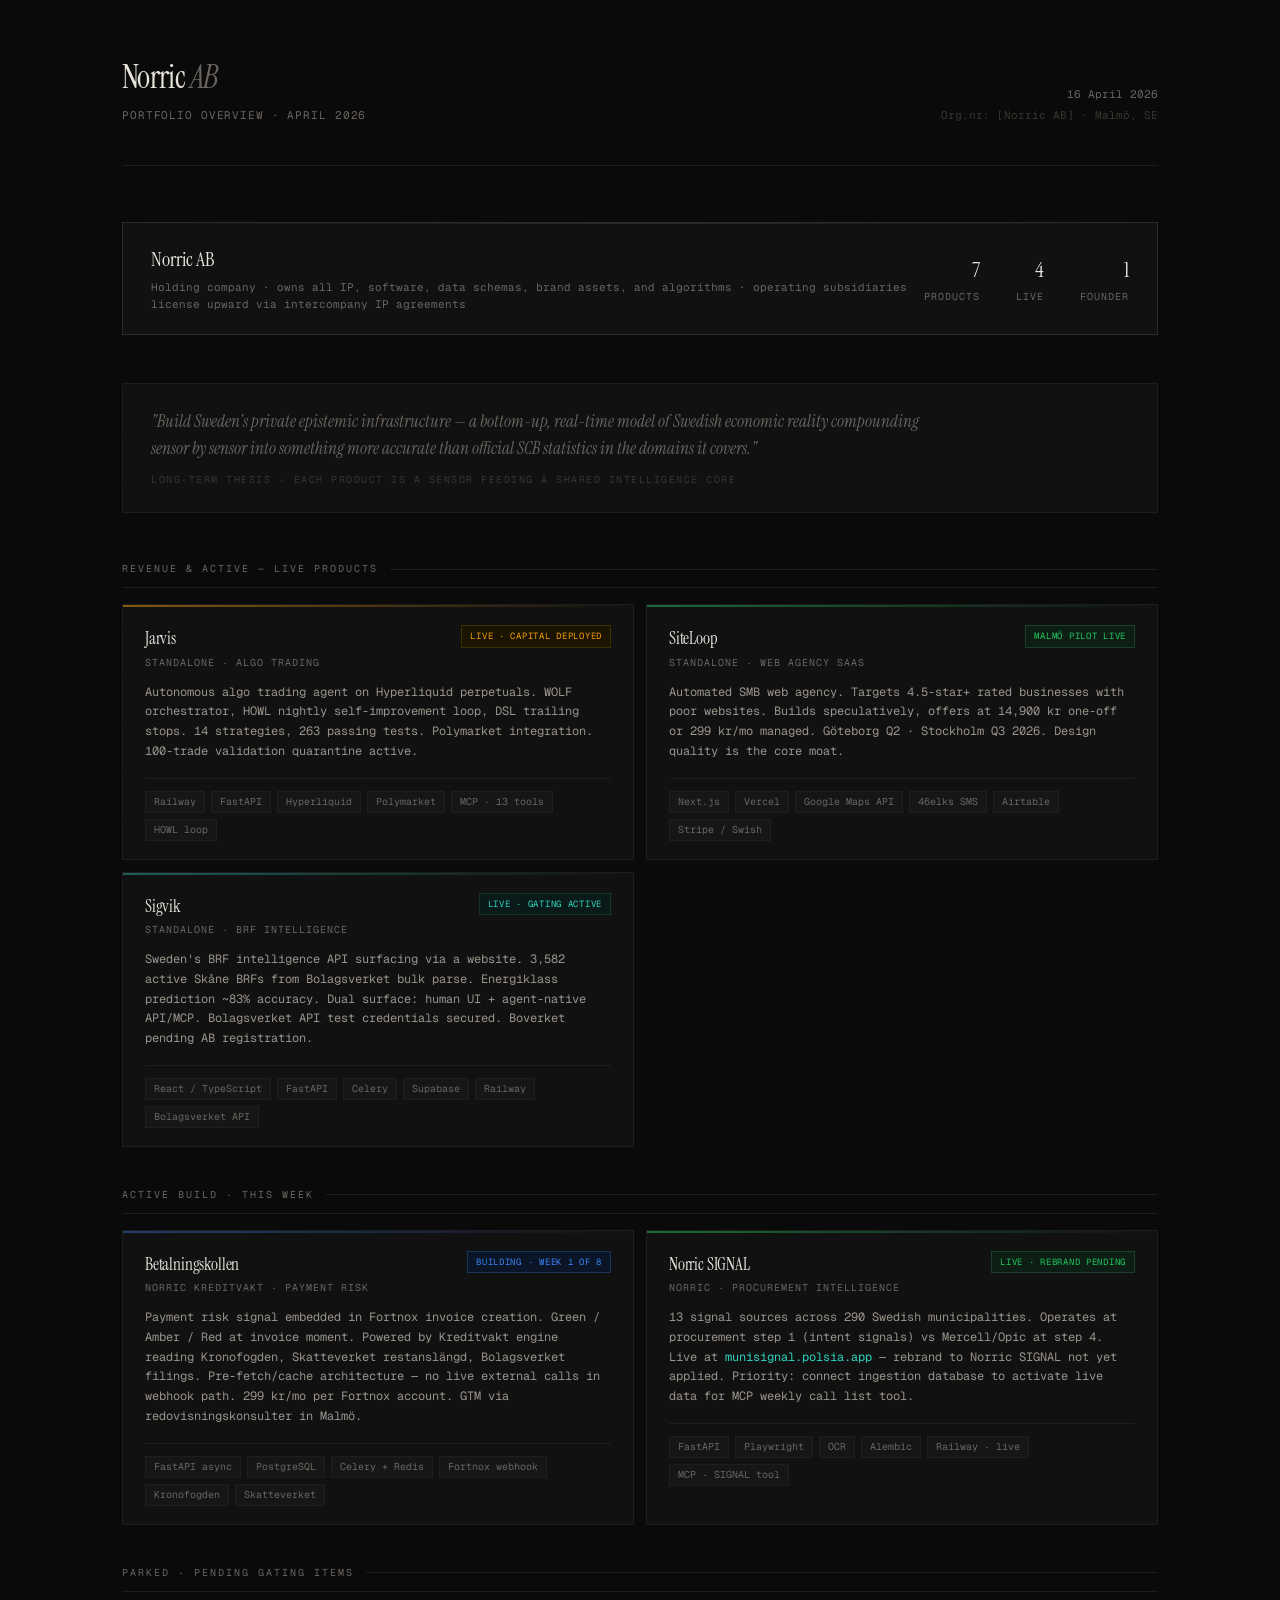
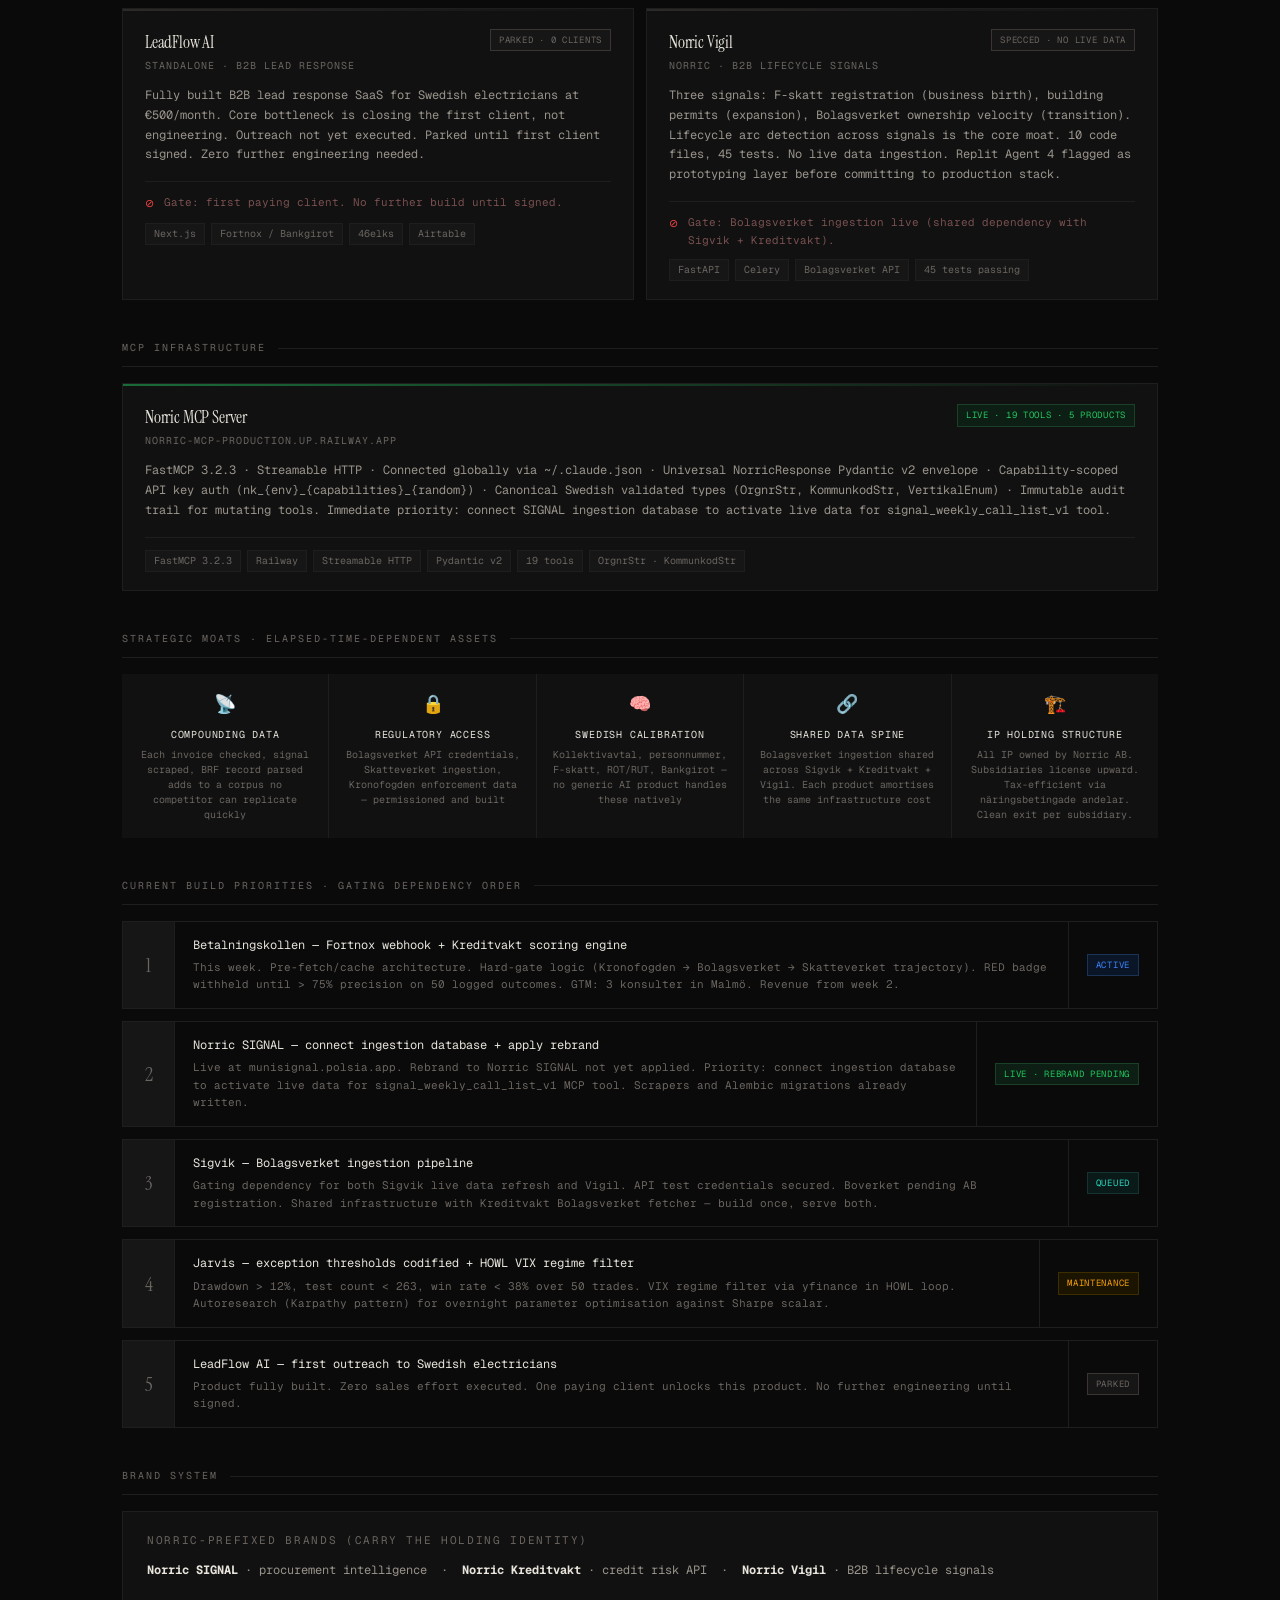
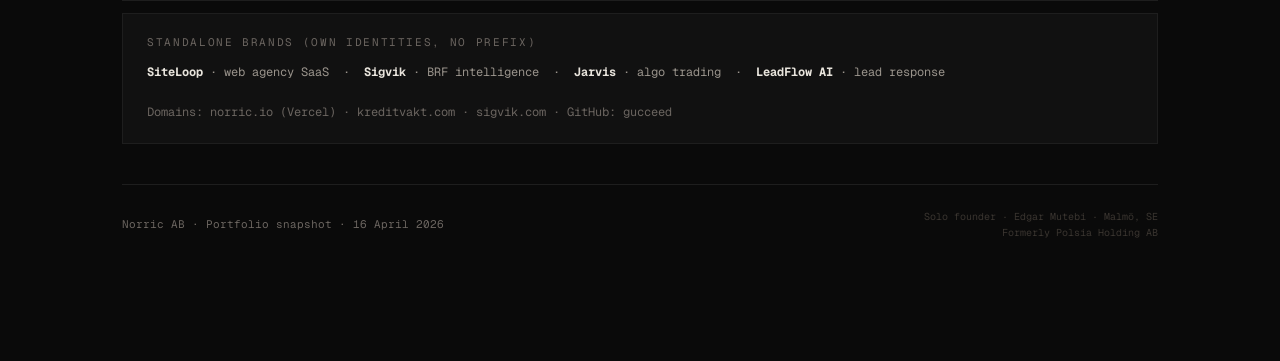
==== index.html @ ed26d104 "Norric AB portfolio — April 2026" ====
<!DOCTYPE html>
<html lang="en">
<head>
<meta charset="UTF-8">
<meta name="viewport" content="width=device-width, initial-scale=1.0">
<title>Norric AB — Portfolio</title>
<link href="https://fonts.googleapis.com/css2?family=Instrument+Serif:ital@0;1&family=Geist+Mono:wght@300;400;500&display=swap" rel="stylesheet">
<style>
  :root {
    --bg: #0a0a0a;
    --surface: #111111;
    --surface2: #161616;
    --border: #1e1e1e;
    --border2: #2a2a2a;
    --text: #e8e4dc;
    --muted: #6b6560;
    --dim: #3a3530;

    --green: #22c55e;
    --green-bg: #0d1f14;
    --green-border: #1a4028;

    --amber: #f59e0b;
    --amber-bg: #1a1400;
    --amber-border: #3d2e00;

    --blue: #3b82f6;
    --blue-bg: #0a1628;
    --blue-border: #1a3456;

    --red: #ef4444;
    --red-bg: #1a0a0a;
    --red-border: #3d1212;

    --purple: #a78bfa;
    --purple-bg: #120e1f;
    --purple-border: #2a1f4a;

    --teal: #2dd4bf;
    --teal-bg: #0a1a18;
    --teal-border: #153330;
  }

  * { margin: 0; padding: 0; box-sizing: border-box; }

  html { scroll-behavior: smooth; }

  body {
    background: var(--bg);
    color: var(--text);
    font-family: 'Geist Mono', monospace;
    font-size: 13px;
    line-height: 1.6;
    min-height: 100vh;
    -webkit-font-smoothing: antialiased;
  }

  /* Subtle grid background */
  body::before {
    content: '';
    position: fixed;
    inset: 0;
    background-image:
      linear-gradient(rgba(255,255,255,0.015) 1px, transparent 1px),
      linear-gradient(90deg, rgba(255,255,255,0.015) 1px, transparent 1px);
    background-size: 48px 48px;
    pointer-events: none;
    z-index: 0;
  }

  .wrap {
    max-width: 1100px;
    margin: 0 auto;
    padding: 0 32px 120px;
    position: relative;
    z-index: 1;
  }

  /* ── HEADER ─────────────────────────────────────────────────────────── */
  header {
    padding: 52px 0 40px;
    border-bottom: 1px solid var(--border);
    margin-bottom: 56px;
    display: flex;
    justify-content: space-between;
    align-items: flex-end;
  }

  .logo-block {}

  .logo {
    font-family: 'Instrument Serif', serif;
    font-size: 32px;
    letter-spacing: -0.02em;
    color: var(--text);
    margin-bottom: 4px;
  }

  .logo span {
    font-style: italic;
    color: var(--muted);
  }

  .tagline {
    font-size: 11px;
    color: var(--muted);
    letter-spacing: 0.08em;
    text-transform: uppercase;
  }

  .header-meta {
    text-align: right;
  }

  .header-meta .date {
    font-size: 11px;
    color: var(--muted);
    margin-bottom: 4px;
  }

  .header-meta .entity {
    font-size: 11px;
    color: var(--dim);
    font-family: 'Geist Mono', monospace;
  }

  /* ── HOLDING BOX ────────────────────────────────────────────────────── */
  .holding {
    background: var(--surface);
    border: 1px solid var(--border2);
    padding: 20px 28px;
    margin-bottom: 48px;
    display: flex;
    justify-content: space-between;
    align-items: center;
    position: relative;
    overflow: hidden;
  }

  .holding::before {
    content: '';
    position: absolute;
    top: 0; left: 0; right: 0;
    height: 1px;
    background: linear-gradient(90deg, transparent, var(--muted), transparent);
    opacity: 0.3;
  }

  .holding-name {
    font-family: 'Instrument Serif', serif;
    font-size: 20px;
    margin-bottom: 4px;
  }

  .holding-desc {
    font-size: 11px;
    color: var(--muted);
  }

  .holding-stats {
    display: flex;
    gap: 36px;
  }

  .stat { text-align: right; }

  .stat-val {
    font-family: 'Instrument Serif', serif;
    font-size: 22px;
    color: var(--text);
    margin-bottom: 2px;
  }

  .stat-label {
    font-size: 10px;
    color: var(--muted);
    text-transform: uppercase;
    letter-spacing: 0.1em;
  }

  /* ── SECTION LABELS ─────────────────────────────────────────────────── */
  .section-label {
    font-size: 10px;
    letter-spacing: 0.2em;
    text-transform: uppercase;
    color: var(--muted);
    margin-bottom: 16px;
    padding-bottom: 10px;
    border-bottom: 1px solid var(--border);
    display: flex;
    align-items: center;
    gap: 12px;
  }

  .section-label::after {
    content: '';
    flex: 1;
    height: 1px;
    background: var(--border);
  }

  /* ── PRODUCT GRID ───────────────────────────────────────────────────── */
  .grid {
    display: grid;
    gap: 12px;
    margin-bottom: 40px;
  }

  .grid-3 { grid-template-columns: repeat(3, 1fr); }
  .grid-2 { grid-template-columns: repeat(2, 1fr); }
  .grid-1 { grid-template-columns: 1fr; }

  @media (max-width: 800px) {
    .grid-3, .grid-2 { grid-template-columns: 1fr; }
  }

  /* ── PRODUCT CARD ───────────────────────────────────────────────────── */
  .card {
    background: var(--surface);
    border: 1px solid var(--border);
    padding: 20px 22px 18px;
    position: relative;
    transition: border-color 0.15s ease;
    animation: fadeUp 0.4s ease both;
  }

  .card:hover { border-color: var(--border2); }

  @keyframes fadeUp {
    from { opacity: 0; transform: translateY(8px); }
    to { opacity: 1; transform: translateY(0); }
  }

  .card:nth-child(1) { animation-delay: 0.05s; }
  .card:nth-child(2) { animation-delay: 0.10s; }
  .card:nth-child(3) { animation-delay: 0.15s; }
  .card:nth-child(4) { animation-delay: 0.20s; }
  .card:nth-child(5) { animation-delay: 0.25s; }
  .card:nth-child(6) { animation-delay: 0.30s; }

  .card-top {
    display: flex;
    justify-content: space-between;
    align-items: flex-start;
    margin-bottom: 12px;
  }

  .card-name {
    font-family: 'Instrument Serif', serif;
    font-size: 17px;
    letter-spacing: -0.01em;
    margin-bottom: 2px;
  }

  .card-brand {
    font-size: 10px;
    color: var(--muted);
    text-transform: uppercase;
    letter-spacing: 0.1em;
  }

  .status-pill {
    font-size: 9px;
    font-family: 'Geist Mono', monospace;
    letter-spacing: 0.08em;
    text-transform: uppercase;
    padding: 3px 8px;
    border: 1px solid;
    white-space: nowrap;
    flex-shrink: 0;
  }

  .pill-green  { color: var(--green);  border-color: var(--green-border);  background: var(--green-bg); }
  .pill-amber  { color: var(--amber);  border-color: var(--amber-border);  background: var(--amber-bg); }
  .pill-blue   { color: var(--blue);   border-color: var(--blue-border);   background: var(--blue-bg); }
  .pill-red    { color: var(--red);    border-color: var(--red-border);    background: var(--red-bg); }
  .pill-purple { color: var(--purple); border-color: var(--purple-border); background: var(--purple-bg); }
  .pill-teal   { color: var(--teal);   border-color: var(--teal-border);   background: var(--teal-bg); }
  .pill-muted  { color: var(--muted);  border-color: var(--dim);           background: var(--surface2); }

  .card-desc {
    font-size: 12px;
    color: #9a948c;
    line-height: 1.65;
    margin-bottom: 16px;
  }

  .card-rule {
    height: 1px;
    background: var(--border);
    margin-bottom: 12px;
  }

  .card-meta {
    display: flex;
    flex-wrap: wrap;
    gap: 6px;
  }

  .tag {
    font-size: 10px;
    color: var(--muted);
    background: var(--surface2);
    border: 1px solid var(--border);
    padding: 2px 8px;
  }

  .card-accent {
    position: absolute;
    top: 0; left: 0; right: 0;
    height: 2px;
  }

  .accent-green  { background: linear-gradient(90deg, var(--green), transparent); opacity: 0.5; }
  .accent-amber  { background: linear-gradient(90deg, var(--amber), transparent); opacity: 0.5; }
  .accent-blue   { background: linear-gradient(90deg, var(--blue), transparent); opacity: 0.4; }
  .accent-red    { background: linear-gradient(90deg, var(--red), transparent); opacity: 0.4; }
  .accent-purple { background: linear-gradient(90deg, var(--purple), transparent); opacity: 0.4; }
  .accent-teal   { background: linear-gradient(90deg, var(--teal), transparent); opacity: 0.4; }
  .accent-muted  { background: linear-gradient(90deg, var(--muted), transparent); opacity: 0.3; }

  /* ── GATING DEPENDENCY ─────────────────────────────────────────────── */
  .gate-row {
    display: flex;
    align-items: flex-start;
    gap: 10px;
    margin-bottom: 6px;
    font-size: 11px;
    color: var(--muted);
  }

  .gate-icon { flex-shrink: 0; color: var(--dim); margin-top: 1px; }

  .gate-row.blocking .gate-icon { color: var(--red); }
  .gate-row.blocking { color: #7a5050; }

  /* ── IP STRUCTURE ───────────────────────────────────────────────────── */
  .ip-box {
    background: var(--surface);
    border: 1px solid var(--border);
    padding: 20px 24px;
    margin-bottom: 12px;
  }

  .ip-title {
    font-size: 11px;
    color: var(--muted);
    text-transform: uppercase;
    letter-spacing: 0.15em;
    margin-bottom: 10px;
  }

  .ip-desc {
    font-size: 12px;
    color: #9a948c;
    line-height: 1.7;
  }

  /* ── MOAT SECTION ───────────────────────────────────────────────────── */
  .moat-grid {
    display: grid;
    grid-template-columns: repeat(5, 1fr);
    gap: 1px;
    background: var(--border);
    margin-bottom: 40px;
  }

  .moat-cell {
    background: var(--surface);
    padding: 16px 14px;
    text-align: center;
  }

  .moat-icon {
    font-size: 18px;
    margin-bottom: 8px;
  }

  .moat-name {
    font-size: 10px;
    color: var(--text);
    text-transform: uppercase;
    letter-spacing: 0.08em;
    margin-bottom: 4px;
  }

  .moat-desc {
    font-size: 10px;
    color: var(--muted);
    line-height: 1.5;
  }

  /* ── FOOTER ─────────────────────────────────────────────────────────── */
  footer {
    border-top: 1px solid var(--border);
    padding-top: 24px;
    display: flex;
    justify-content: space-between;
    align-items: center;
  }

  footer .left {
    font-size: 11px;
    color: var(--muted);
  }

  footer .right {
    font-size: 10px;
    color: var(--dim);
    text-align: right;
  }

  /* ── VISION STRIP ───────────────────────────────────────────────────── */
  .vision {
    border: 1px solid var(--border);
    padding: 24px 28px;
    margin-bottom: 48px;
    position: relative;
    background: var(--surface);
  }

  .vision-quote {
    font-family: 'Instrument Serif', serif;
    font-size: 17px;
    font-style: italic;
    color: var(--muted);
    line-height: 1.6;
    max-width: 800px;
  }

  .vision-attr {
    margin-top: 10px;
    font-size: 10px;
    color: var(--dim);
    text-transform: uppercase;
    letter-spacing: 0.15em;
  }

  /* ── PRIORITY STACK ─────────────────────────────────────────────────── */
  .priority-row {
    display: flex;
    gap: 0;
    border: 1px solid var(--border);
    margin-bottom: 12px;
    overflow: hidden;
  }

  .priority-num {
    background: var(--surface2);
    border-right: 1px solid var(--border);
    padding: 14px 18px;
    font-family: 'Instrument Serif', serif;
    font-size: 20px;
    color: var(--muted);
    min-width: 52px;
    display: flex;
    align-items: center;
    justify-content: center;
    flex-shrink: 0;
  }

  .priority-body {
    padding: 14px 18px;
    flex: 1;
  }

  .priority-title {
    font-size: 12px;
    color: var(--text);
    margin-bottom: 4px;
    font-family: 'Geist Mono', monospace;
  }

  .priority-detail {
    font-size: 11px;
    color: var(--muted);
    line-height: 1.6;
  }

  .priority-badge {
    padding: 14px 18px;
    display: flex;
    align-items: center;
    flex-shrink: 0;
    border-left: 1px solid var(--border);
  }
</style>
</head>
<body>
<div class="wrap">

  <!-- HEADER -->
  <header>
    <div class="logo-block">
      <div class="logo">Norric <span>AB</span></div>
      <div class="tagline">Portfolio overview · April 2026</div>
    </div>
    <div class="header-meta">
      <div class="date">16 April 2026</div>
      <div class="entity">Org.nr: [Norric AB] · Malmö, SE</div>
    </div>
  </header>

  <!-- HOLDING -->
  <div class="holding">
    <div>
      <div class="holding-name">Norric AB</div>
      <div class="holding-desc">Holding company · owns all IP, software, data schemas, brand assets, and algorithms · operating subsidiaries license upward via intercompany IP agreements</div>
    </div>
    <div class="holding-stats">
      <div class="stat">
        <div class="stat-val">7</div>
        <div class="stat-label">Products</div>
      </div>
      <div class="stat">
        <div class="stat-val">4</div>
        <div class="stat-label">Live</div>
      </div>
      <div class="stat">
        <div class="stat-val">1</div>
        <div class="stat-label">Founder</div>
      </div>
    </div>
  </div>

  <!-- VISION -->
  <div class="vision">
    <div class="vision-quote">"Build Sweden's private epistemic infrastructure — a bottom-up, real-time model of Swedish economic reality compounding sensor by sensor into something more accurate than official SCB statistics in the domains it covers."</div>
    <div class="vision-attr">Long-term thesis · each product is a sensor feeding a shared intelligence core</div>
  </div>

  <!-- TIER 1: ACTIVE / REVENUE -->
  <div class="section-label">Revenue &amp; active — live products</div>
  <div class="grid grid-2">

    <!-- Jarvis -->
    <div class="card">
      <div class="card-accent accent-amber"></div>
      <div class="card-top">
        <div>
          <div class="card-name">Jarvis</div>
          <div class="card-brand">Standalone · algo trading</div>
        </div>
        <span class="status-pill pill-amber">Live · capital deployed</span>
      </div>
      <div class="card-desc">Autonomous algo trading agent on Hyperliquid perpetuals. WOLF orchestrator, HOWL nightly self-improvement loop, DSL trailing stops. 14 strategies, 263 passing tests. Polymarket integration. 100-trade validation quarantine active.</div>
      <div class="card-rule"></div>
      <div class="card-meta">
        <span class="tag">Railway</span>
        <span class="tag">FastAPI</span>
        <span class="tag">Hyperliquid</span>
        <span class="tag">Polymarket</span>
        <span class="tag">MCP · 13 tools</span>
        <span class="tag">HOWL loop</span>
      </div>
    </div>

    <!-- SiteLoop -->
    <div class="card">
      <div class="card-accent accent-green"></div>
      <div class="card-top">
        <div>
          <div class="card-name">SiteLoop</div>
          <div class="card-brand">Standalone · web agency SaaS</div>
        </div>
        <span class="status-pill pill-green">Malmö pilot live</span>
      </div>
      <div class="card-desc">Automated SMB web agency. Targets 4.5-star+ rated businesses with poor websites. Builds speculatively, offers at 14,900 kr one-off or 299 kr/mo managed. Göteborg Q2 · Stockholm Q3 2026. Design quality is the core moat.</div>
      <div class="card-rule"></div>
      <div class="card-meta">
        <span class="tag">Next.js</span>
        <span class="tag">Vercel</span>
        <span class="tag">Google Maps API</span>
        <span class="tag">46elks SMS</span>
        <span class="tag">Airtable</span>
        <span class="tag">Stripe / Swish</span>
      </div>
    </div>

    <!-- Sigvik -->
    <div class="card">
      <div class="card-accent accent-teal"></div>
      <div class="card-top">
        <div>
          <div class="card-name">Sigvik</div>
          <div class="card-brand">Standalone · BRF intelligence</div>
        </div>
        <span class="status-pill pill-teal">Live · gating active</span>
      </div>
      <div class="card-desc">Sweden's BRF intelligence API surfacing via a website. 3,582 active Skåne BRFs from Bolagsverket bulk parse. Energiklass prediction ~83% accuracy. Dual surface: human UI + agent-native API/MCP. Bolagsverket API test credentials secured. Boverket pending AB registration.</div>
      <div class="card-rule"></div>
      <div class="card-meta">
        <span class="tag">React / TypeScript</span>
        <span class="tag">FastAPI</span>
        <span class="tag">Celery</span>
        <span class="tag">Supabase</span>
        <span class="tag">Railway</span>
        <span class="tag">Bolagsverket API</span>
      </div>
    </div>

  </div><!-- end tier 1 grid -->

  <!-- TIER 2: ACTIVE BUILD -->
  <div class="section-label" style="margin-top:8px;">Active build · this week</div>
  <div class="grid grid-2">

    <!-- Betalningskollen / Kreditvakt -->
    <div class="card">
      <div class="card-accent accent-blue"></div>
      <div class="card-top">
        <div>
          <div class="card-name">Betalningskollen</div>
          <div class="card-brand">Norric Kreditvakt · payment risk</div>
        </div>
        <span class="status-pill pill-blue">Building · week 1 of 8</span>
      </div>
      <div class="card-desc">Payment risk signal embedded in Fortnox invoice creation. Green / Amber / Red at invoice moment. Powered by Kreditvakt engine reading Kronofogden, Skatteverket restanslängd, Bolagsverket filings. Pre-fetch/cache architecture — no live external calls in webhook path. 299 kr/mo per Fortnox account. GTM via redovisningskonsulter in Malmö.</div>
      <div class="card-rule"></div>
      <div class="card-meta">
        <span class="tag">FastAPI async</span>
        <span class="tag">PostgreSQL</span>
        <span class="tag">Celery + Redis</span>
        <span class="tag">Fortnox webhook</span>
        <span class="tag">Kronofogden</span>
        <span class="tag">Skatteverket</span>
      </div>
    </div>

    <!-- Norric SIGNAL -->
    <div class="card">
      <div class="card-accent accent-green"></div>
      <div class="card-top">
        <div>
          <div class="card-name">Norric SIGNAL</div>
          <div class="card-brand">Norric · procurement intelligence</div>
        </div>
        <span class="status-pill pill-green">Live · rebrand pending</span>
      </div>
      <div class="card-desc">13 signal sources across 290 Swedish municipalities. Operates at procurement step 1 (intent signals) vs Mercell/Opic at step 4. Live at <a href="https://munisignal.polsia.app/" target="_blank" style="color:var(--teal);text-decoration:none;">munisignal.polsia.app</a> — rebrand to Norric SIGNAL not yet applied. Priority: connect ingestion database to activate live data for MCP weekly call list tool.</div>
      <div class="card-rule"></div>
      <div class="card-meta">
        <span class="tag">FastAPI</span>
        <span class="tag">Playwright</span>
        <span class="tag">OCR</span>
        <span class="tag">Alembic</span>
        <span class="tag">Railway · live</span>
        <span class="tag">MCP · SIGNAL tool</span>
      </div>
    </div>

  </div>

  <!-- TIER 3: PARKED -->
  <div class="section-label" style="margin-top:8px;">Parked · pending gating items</div>
  <div class="grid grid-2">

    <!-- LeadFlow -->
    <div class="card">
      <div class="card-accent accent-muted"></div>
      <div class="card-top">
        <div>
          <div class="card-name">LeadFlow AI</div>
          <div class="card-brand">Standalone · B2B lead response</div>
        </div>
        <span class="status-pill pill-muted">Parked · 0 clients</span>
      </div>
      <div class="card-desc">Fully built B2B lead response SaaS for Swedish electricians at €500/month. Core bottleneck is closing the first client, not engineering. Outreach not yet executed. Parked until first client signed. Zero further engineering needed.</div>
      <div class="card-rule"></div>
      <div class="gate-row blocking">
        <span class="gate-icon">⊘</span>
        <span>Gate: first paying client. No further build until signed.</span>
      </div>
      <div class="card-meta" style="margin-top:10px;">
        <span class="tag">Next.js</span>
        <span class="tag">Fortnox / Bankgirot</span>
        <span class="tag">46elks</span>
        <span class="tag">Airtable</span>
      </div>
    </div>

    <!-- Vigil -->
    <div class="card">
      <div class="card-accent accent-muted"></div>
      <div class="card-top">
        <div>
          <div class="card-name">Norric Vigil</div>
          <div class="card-brand">Norric · B2B lifecycle signals</div>
        </div>
        <span class="status-pill pill-muted">Specced · no live data</span>
      </div>
      <div class="card-desc">Three signals: F-skatt registration (business birth), building permits (expansion), Bolagsverket ownership velocity (transition). Lifecycle arc detection across signals is the core moat. 10 code files, 45 tests. No live data ingestion. Replit Agent 4 flagged as prototyping layer before committing to production stack.</div>
      <div class="card-rule"></div>
      <div class="gate-row blocking">
        <span class="gate-icon">⊘</span>
        <span>Gate: Bolagsverket ingestion live (shared dependency with Sigvik + Kreditvakt).</span>
      </div>
      <div class="card-meta" style="margin-top:10px;">
        <span class="tag">FastAPI</span>
        <span class="tag">Celery</span>
        <span class="tag">Bolagsverket API</span>
        <span class="tag">45 tests passing</span>
      </div>
    </div>

  </div>

  <!-- MCP INFRASTRUCTURE -->
  <div class="section-label" style="margin-top:8px;">MCP infrastructure</div>
  <div class="grid grid-1" style="margin-bottom:40px;">
    <div class="card">
      <div class="card-accent accent-green"></div>
      <div class="card-top">
        <div>
          <div class="card-name">Norric MCP Server</div>
          <div class="card-brand">norric-mcp-production.up.railway.app</div>
        </div>
        <span class="status-pill pill-green">Live · 19 tools · 5 products</span>
      </div>
      <div class="card-desc">FastMCP 3.2.3 · Streamable HTTP · Connected globally via ~/.claude.json · Universal NorricResponse Pydantic v2 envelope · Capability-scoped API key auth (nk_{env}_{capabilities}_{random}) · Canonical Swedish validated types (OrgnrStr, KommunkodStr, VertikalEnum) · Immutable audit trail for mutating tools. Immediate priority: connect SIGNAL ingestion database to activate live data for signal_weekly_call_list_v1 tool.</div>
      <div class="card-rule"></div>
      <div class="card-meta">
        <span class="tag">FastMCP 3.2.3</span>
        <span class="tag">Railway</span>
        <span class="tag">Streamable HTTP</span>
        <span class="tag">Pydantic v2</span>
        <span class="tag">19 tools</span>
        <span class="tag">OrgnrStr · KommunkodStr</span>
      </div>
    </div>
  </div>

  <!-- STRATEGIC MOATS -->
  <div class="section-label">Strategic moats · elapsed-time-dependent assets</div>
  <div class="moat-grid" style="margin-bottom:40px;">
    <div class="moat-cell">
      <div class="moat-icon">📡</div>
      <div class="moat-name">Compounding data</div>
      <div class="moat-desc">Each invoice checked, signal scraped, BRF record parsed adds to a corpus no competitor can replicate quickly</div>
    </div>
    <div class="moat-cell">
      <div class="moat-icon">🔒</div>
      <div class="moat-name">Regulatory access</div>
      <div class="moat-desc">Bolagsverket API credentials, Skatteverket ingestion, Kronofogden enforcement data — permissioned and built</div>
    </div>
    <div class="moat-cell">
      <div class="moat-icon">🧠</div>
      <div class="moat-name">Swedish calibration</div>
      <div class="moat-desc">Kollektivavtal, personnummer, F-skatt, ROT/RUT, Bankgirot — no generic AI product handles these natively</div>
    </div>
    <div class="moat-cell">
      <div class="moat-icon">🔗</div>
      <div class="moat-name">Shared data spine</div>
      <div class="moat-desc">Bolagsverket ingestion shared across Sigvik + Kreditvakt + Vigil. Each product amortises the same infrastructure cost</div>
    </div>
    <div class="moat-cell">
      <div class="moat-icon">🏗️</div>
      <div class="moat-name">IP holding structure</div>
      <div class="moat-desc">All IP owned by Norric AB. Subsidiaries license upward. Tax-efficient via näringsbetingade andelar. Clean exit per subsidiary.</div>
    </div>
  </div>

  <!-- BUILD PRIORITIES -->
  <div class="section-label">Current build priorities · gating dependency order</div>

  <div class="priority-row">
    <div class="priority-num">1</div>
    <div class="priority-body">
      <div class="priority-title">Betalningskollen — Fortnox webhook + Kreditvakt scoring engine</div>
      <div class="priority-detail">This week. Pre-fetch/cache architecture. Hard-gate logic (Kronofogden → Bolagsverket → Skatteverket trajectory). RED badge withheld until > 75% precision on 50 logged outcomes. GTM: 3 konsulter in Malmö. Revenue from week 2.</div>
    </div>
    <div class="priority-badge">
      <span class="status-pill pill-blue">Active</span>
    </div>
  </div>

  <div class="priority-row">
    <div class="priority-num">2</div>
    <div class="priority-body">
      <div class="priority-title">Norric SIGNAL — connect ingestion database + apply rebrand</div>
      <div class="priority-detail">Live at munisignal.polsia.app. Rebrand to Norric SIGNAL not yet applied. Priority: connect ingestion database to activate live data for signal_weekly_call_list_v1 MCP tool. Scrapers and Alembic migrations already written.</div>
    </div>
    <div class="priority-badge">
      <span class="status-pill pill-green">Live · rebrand pending</span>
    </div>
  </div>

  <div class="priority-row">
    <div class="priority-num">3</div>
    <div class="priority-body">
      <div class="priority-title">Sigvik — Bolagsverket ingestion pipeline</div>
      <div class="priority-detail">Gating dependency for both Sigvik live data refresh and Vigil. API test credentials secured. Boverket pending AB registration. Shared infrastructure with Kreditvakt Bolagsverket fetcher — build once, serve both.</div>
    </div>
    <div class="priority-badge">
      <span class="status-pill pill-teal">Queued</span>
    </div>
  </div>

  <div class="priority-row">
    <div class="priority-num">4</div>
    <div class="priority-body">
      <div class="priority-title">Jarvis — exception thresholds codified + HOWL VIX regime filter</div>
      <div class="priority-detail">Drawdown > 12%, test count < 263, win rate < 38% over 50 trades. VIX regime filter via yfinance in HOWL loop. Autoresearch (Karpathy pattern) for overnight parameter optimisation against Sharpe scalar.</div>
    </div>
    <div class="priority-badge">
      <span class="status-pill pill-amber">Maintenance</span>
    </div>
  </div>

  <div class="priority-row">
    <div class="priority-num">5</div>
    <div class="priority-body">
      <div class="priority-title">LeadFlow AI — first outreach to Swedish electricians</div>
      <div class="priority-detail">Product fully built. Zero sales effort executed. One paying client unlocks this product. No further engineering until signed.</div>
    </div>
    <div class="priority-badge">
      <span class="status-pill pill-muted">Parked</span>
    </div>
  </div>

  <!-- BRAND SYSTEM -->
  <div class="section-label" style="margin-top: 40px;">Brand system</div>
  <div class="ip-box" style="margin-bottom:12px;">
    <div class="ip-title">Norric-prefixed brands (carry the holding identity)</div>
    <div class="ip-desc">
      <strong style="color:var(--text);">Norric SIGNAL</strong> · procurement intelligence &nbsp;·&nbsp;
      <strong style="color:var(--text);">Norric Kreditvakt</strong> · credit risk API &nbsp;·&nbsp;
      <strong style="color:var(--text);">Norric Vigil</strong> · B2B lifecycle signals
    </div>
  </div>
  <div class="ip-box" style="margin-bottom:40px;">
    <div class="ip-title">Standalone brands (own identities, no prefix)</div>
    <div class="ip-desc">
      <strong style="color:var(--text);">SiteLoop</strong> · web agency SaaS &nbsp;·&nbsp;
      <strong style="color:var(--text);">Sigvik</strong> · BRF intelligence &nbsp;·&nbsp;
      <strong style="color:var(--text);">Jarvis</strong> · algo trading &nbsp;·&nbsp;
      <strong style="color:var(--text);">LeadFlow AI</strong> · lead response
      <br><br>
      <span style="color:var(--muted);">Domains: norric.io (Vercel) · kreditvakt.com · sigvik.com · GitHub: gucceed</span>
    </div>
  </div>

  <!-- FOOTER -->
  <footer>
    <div class="left">Norric AB · Portfolio snapshot · 16 April 2026</div>
    <div class="right">
      Solo founder · Edgar Mutebi · Malmö, SE<br>
      <span style="color:var(--dim);">Formerly Polsia Holding AB</span>
    </div>
  </footer>

</div>
</body>
</html>
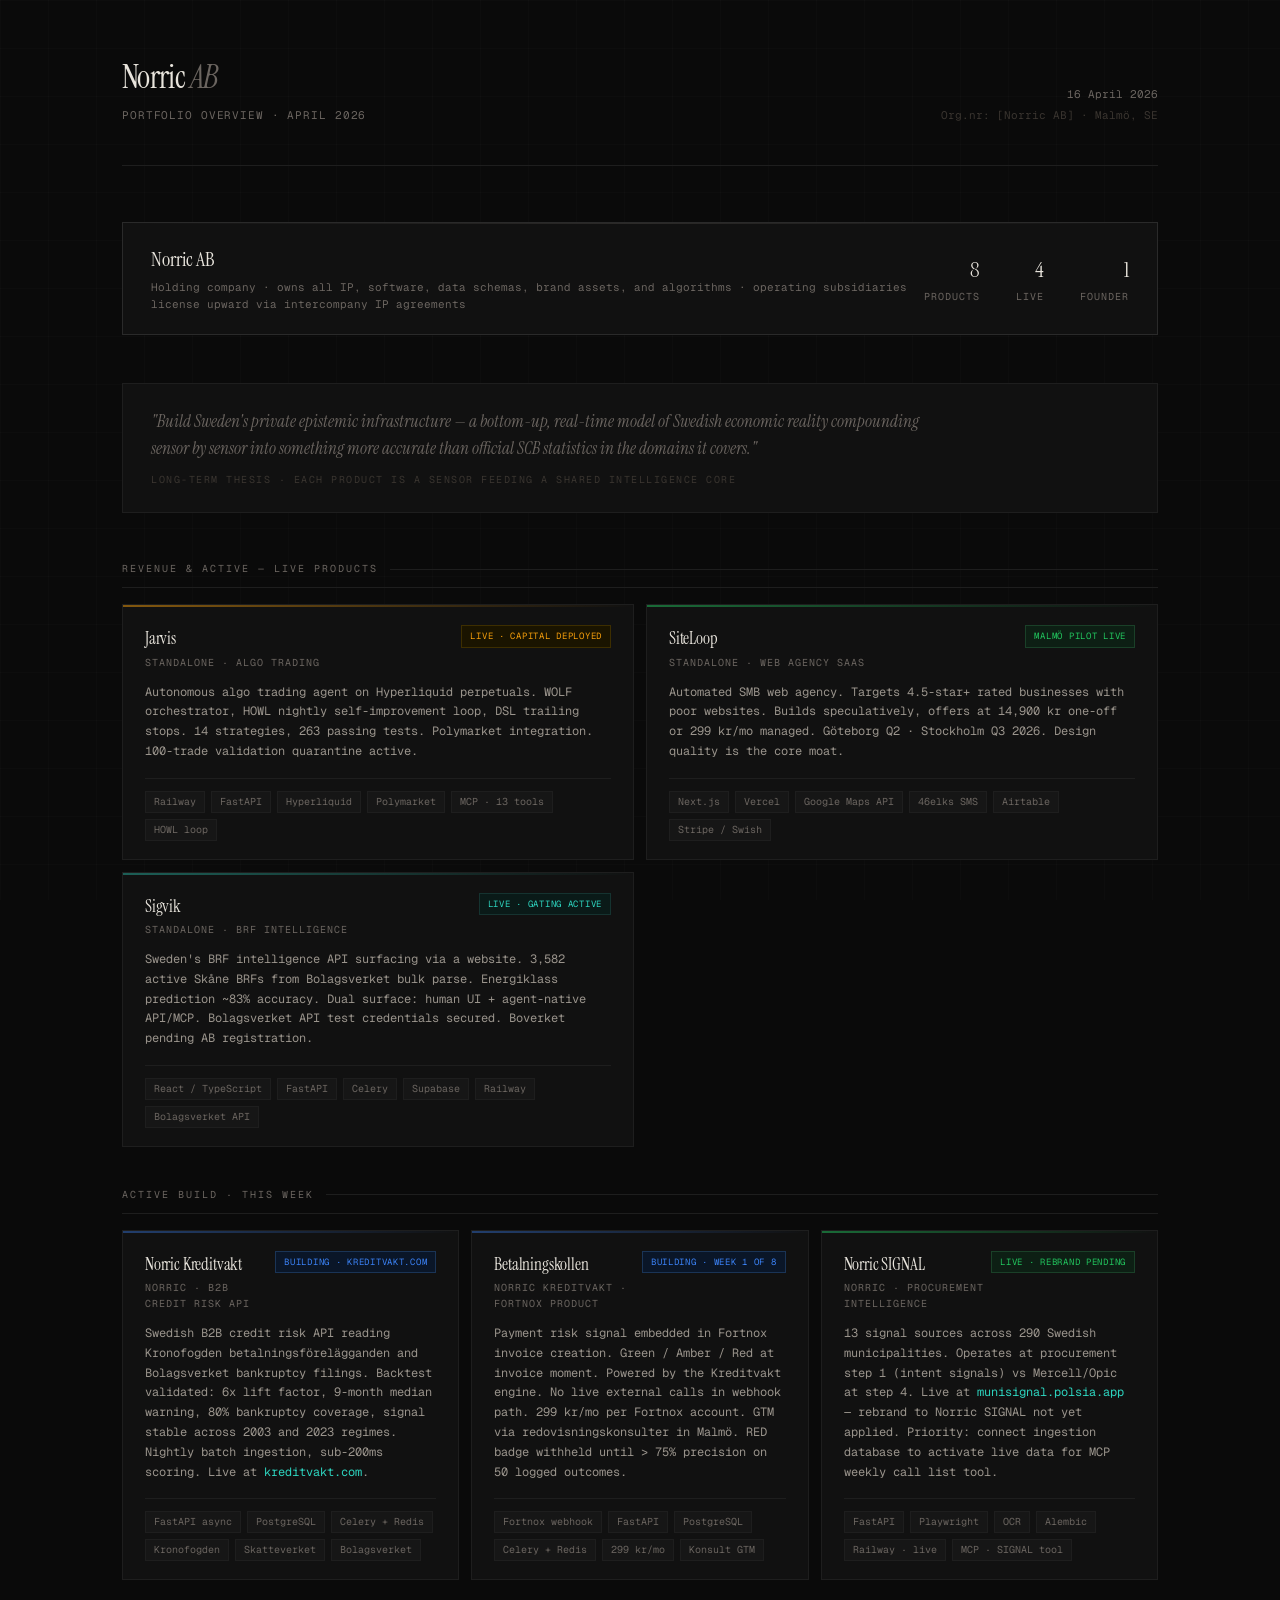
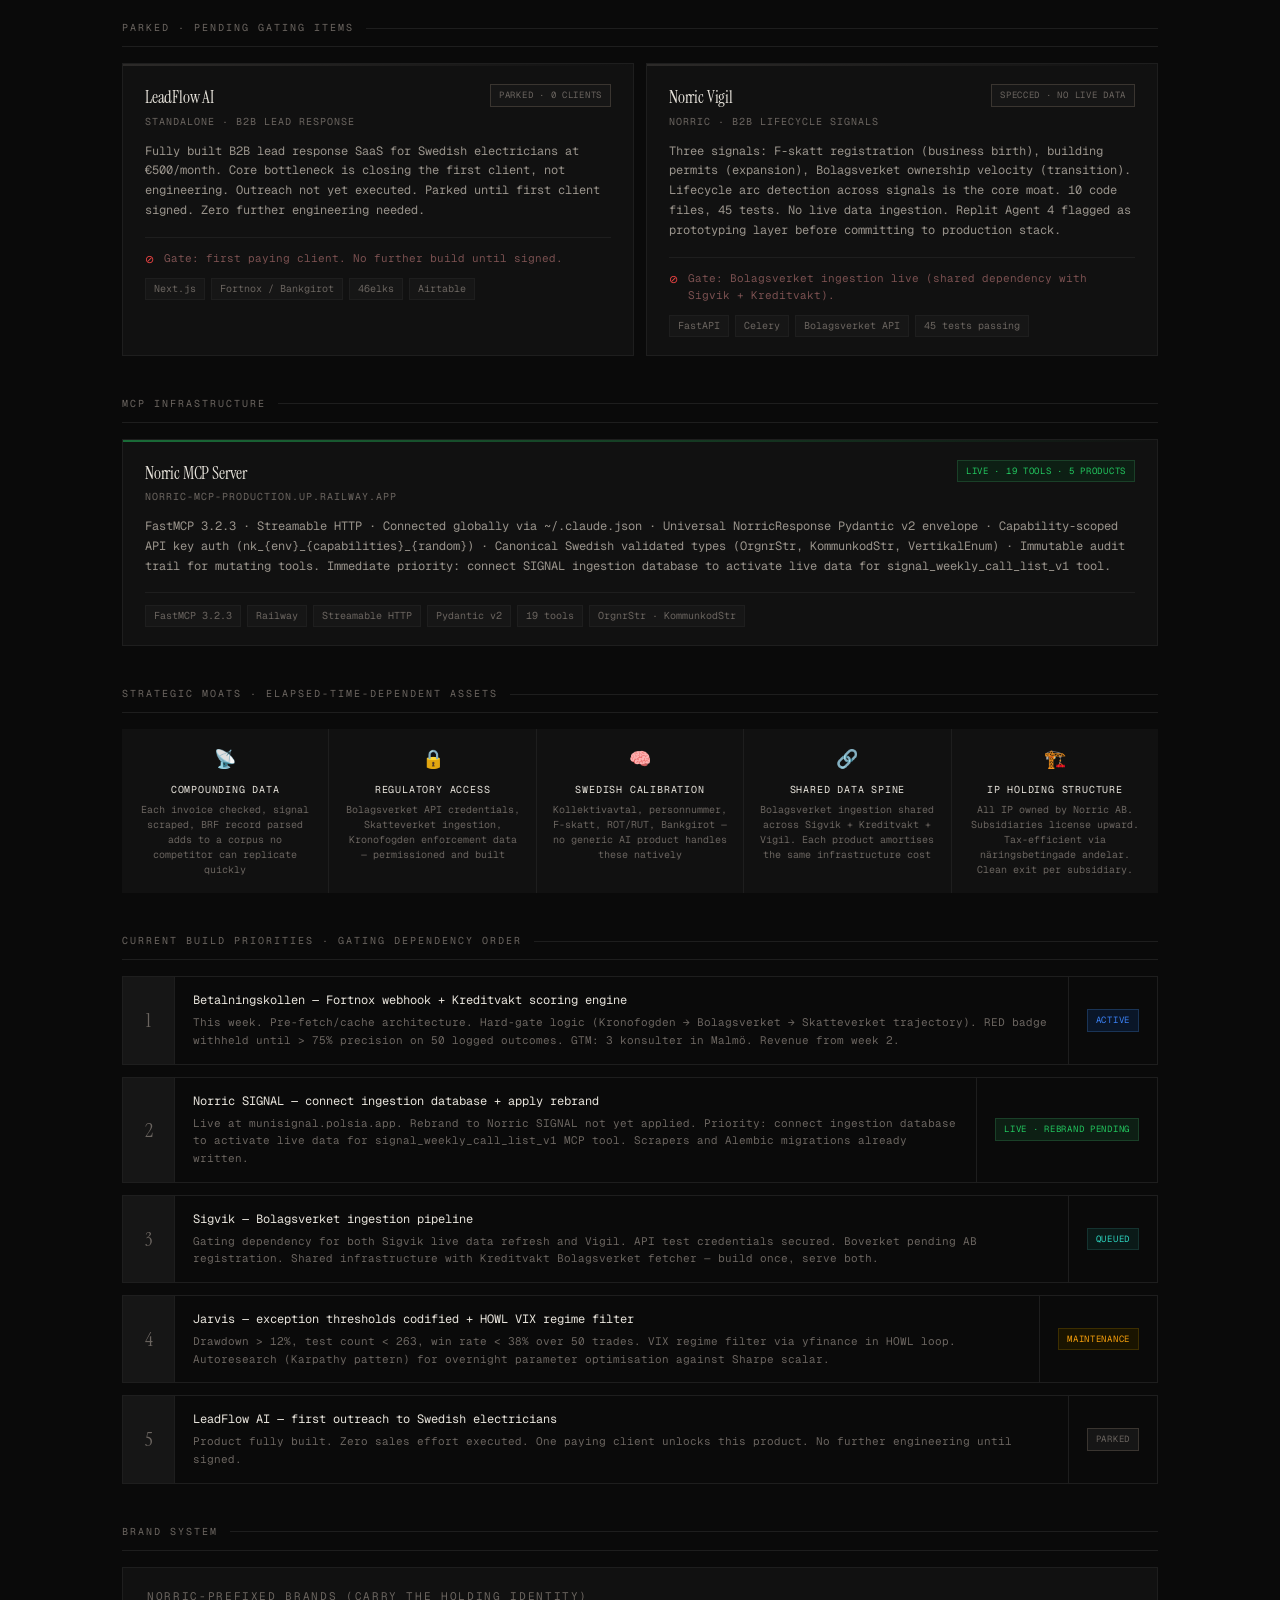
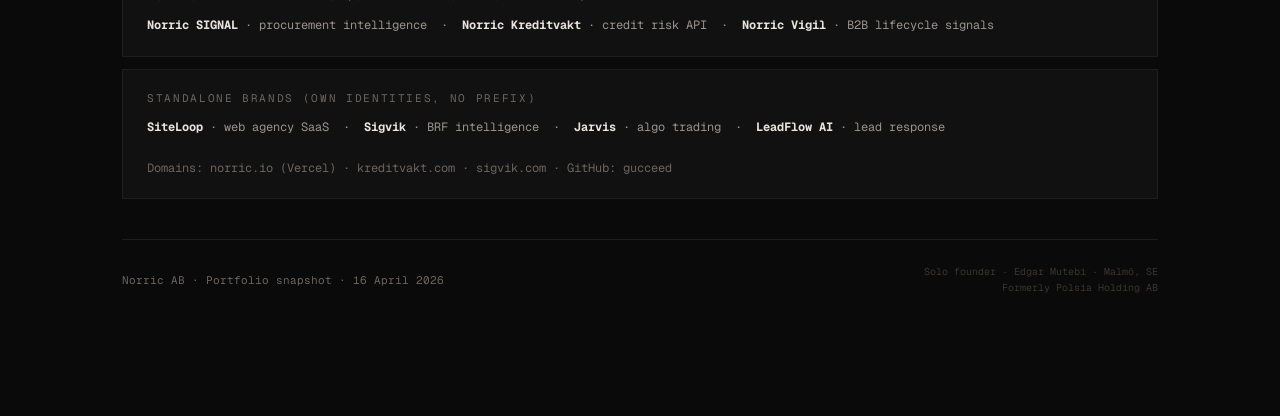
==== commit eaad5210: "Kreditvakt card + EU compliance" ====
--- a/index.html
+++ b/index.html
@@ -509,7 +509,7 @@
     </div>
     <div class="holding-stats">
       <div class="stat">
-        <div class="stat-val">7</div>
+        <div class="stat-val">8</div>
         <div class="stat-label">Products</div>
       </div>
       <div class="stat">
@@ -603,27 +603,49 @@
 
   <!-- TIER 2: ACTIVE BUILD -->
   <div class="section-label" style="margin-top:8px;">Active build · this week</div>
-  <div class="grid grid-2">
-
-    <!-- Betalningskollen / Kreditvakt -->
+  <div class="grid grid-3">
+
+    <!-- Norric Kreditvakt -->
+    <div class="card">
+      <div class="card-accent accent-blue"></div>
+      <div class="card-top">
+        <div>
+          <div class="card-name">Norric Kreditvakt</div>
+          <div class="card-brand">Norric · B2B credit risk API</div>
+        </div>
+        <span class="status-pill pill-blue">Building · kreditvakt.com</span>
+      </div>
+      <div class="card-desc">Swedish B2B credit risk API reading Kronofogden betalningsförelägganden and Bolagsverket bankruptcy filings. Backtest validated: 6x lift factor, 9-month median warning, 80% bankruptcy coverage, signal stable across 2003 and 2023 regimes. Nightly batch ingestion, sub-200ms scoring. Live at <a href="https://kreditvakt.com" target="_blank" style="color:var(--teal);text-decoration:none;">kreditvakt.com</a>.</div>
+      <div class="card-rule"></div>
+      <div class="card-meta">
+        <span class="tag">FastAPI async</span>
+        <span class="tag">PostgreSQL</span>
+        <span class="tag">Celery + Redis</span>
+        <span class="tag">Kronofogden</span>
+        <span class="tag">Skatteverket</span>
+        <span class="tag">Bolagsverket</span>
+      </div>
+    </div>
+
+    <!-- Betalningskollen -->
     <div class="card">
       <div class="card-accent accent-blue"></div>
       <div class="card-top">
         <div>
           <div class="card-name">Betalningskollen</div>
-          <div class="card-brand">Norric Kreditvakt · payment risk</div>
+          <div class="card-brand">Norric Kreditvakt · Fortnox product</div>
         </div>
         <span class="status-pill pill-blue">Building · week 1 of 8</span>
       </div>
-      <div class="card-desc">Payment risk signal embedded in Fortnox invoice creation. Green / Amber / Red at invoice moment. Powered by Kreditvakt engine reading Kronofogden, Skatteverket restanslängd, Bolagsverket filings. Pre-fetch/cache architecture — no live external calls in webhook path. 299 kr/mo per Fortnox account. GTM via redovisningskonsulter in Malmö.</div>
+      <div class="card-desc">Payment risk signal embedded in Fortnox invoice creation. Green / Amber / Red at invoice moment. Powered by the Kreditvakt engine. No live external calls in webhook path. 299 kr/mo per Fortnox account. GTM via redovisningskonsulter in Malmö. RED badge withheld until > 75% precision on 50 logged outcomes.</div>
       <div class="card-rule"></div>
       <div class="card-meta">
-        <span class="tag">FastAPI async</span>
+        <span class="tag">Fortnox webhook</span>
+        <span class="tag">FastAPI</span>
         <span class="tag">PostgreSQL</span>
         <span class="tag">Celery + Redis</span>
-        <span class="tag">Fortnox webhook</span>
-        <span class="tag">Kronofogden</span>
-        <span class="tag">Skatteverket</span>
+        <span class="tag">299 kr/mo</span>
+        <span class="tag">Konsult GTM</span>
       </div>
     </div>
 
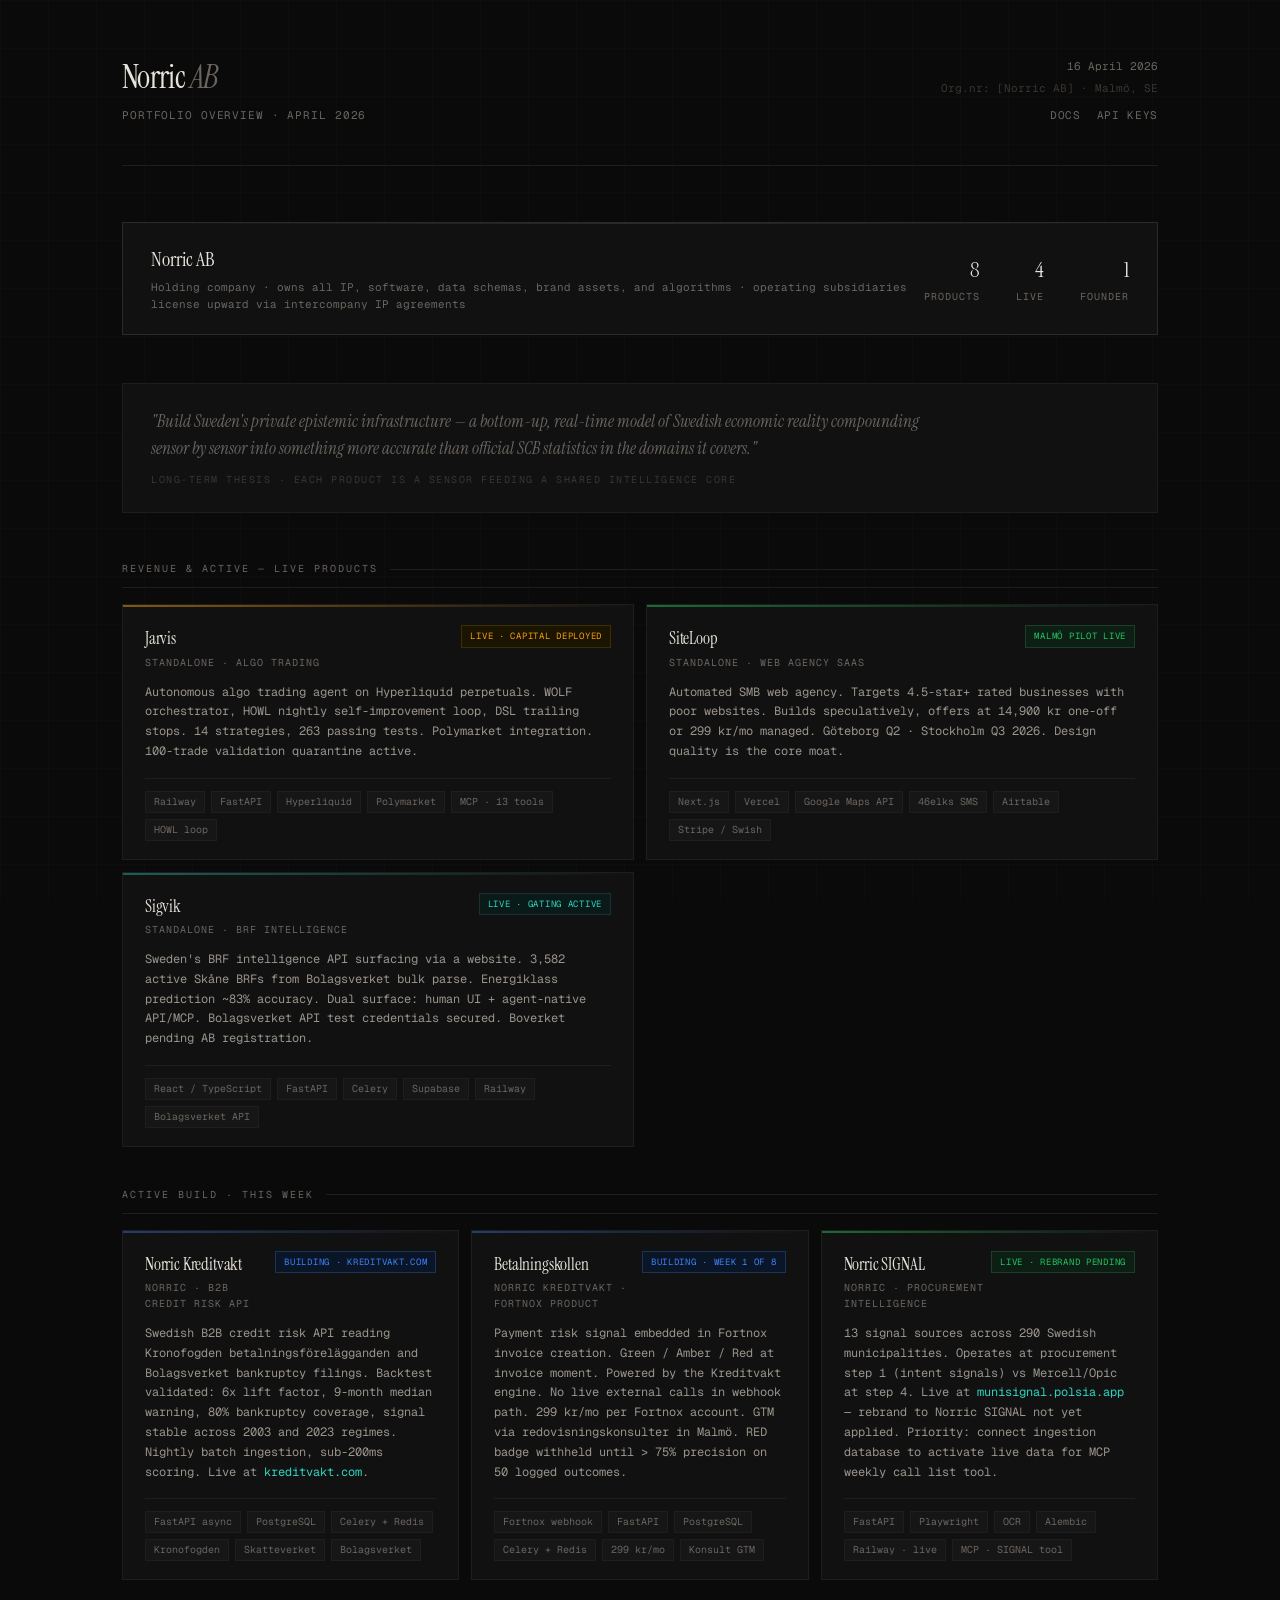
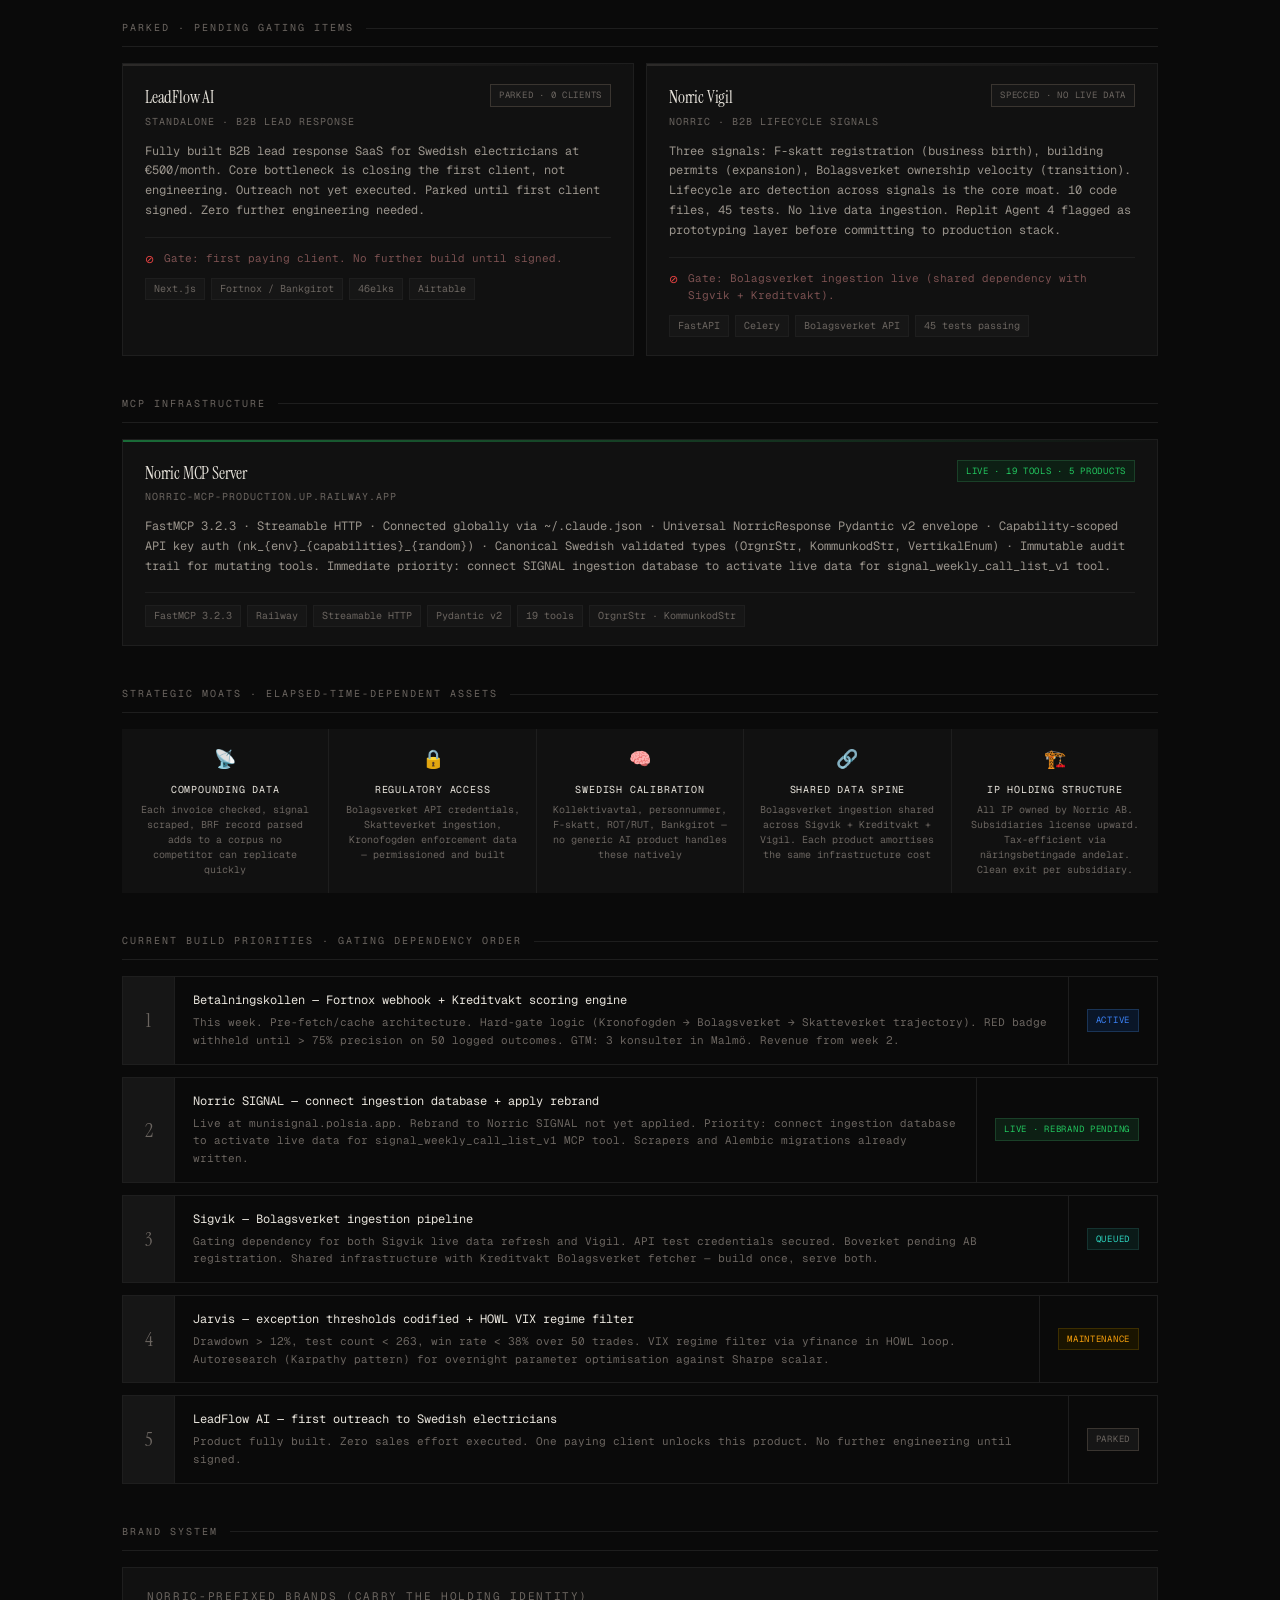
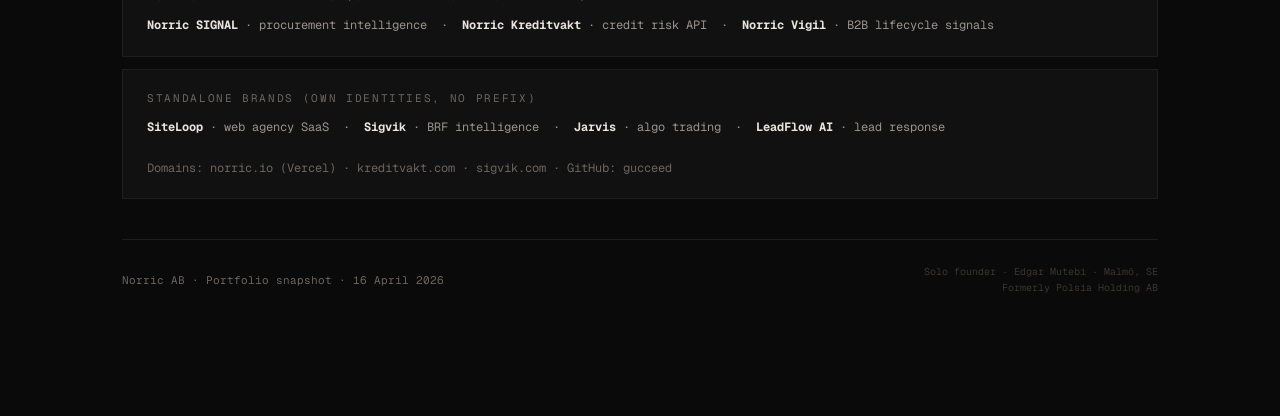
==== commit 6e81a93a: "docs: add /docs and /api-keys pages, update index nav - Create docs.html: 8-section developer guide " ====
--- a/index.html
+++ b/index.html
@@ -498,6 +498,10 @@
     <div class="header-meta">
       <div class="date">16 April 2026</div>
       <div class="entity">Org.nr: [Norric AB] · Malmö, SE</div>
+      <div style="margin-top:10px;display:flex;gap:16px;justify-content:flex-end;">
+        <a href="/docs" style="font-size:11px;color:var(--muted);text-decoration:none;letter-spacing:0.06em;text-transform:uppercase;">Docs</a>
+        <a href="/api-keys" style="font-size:11px;color:var(--muted);text-decoration:none;letter-spacing:0.06em;text-transform:uppercase;">API Keys</a>
+      </div>
     </div>
   </header>
 
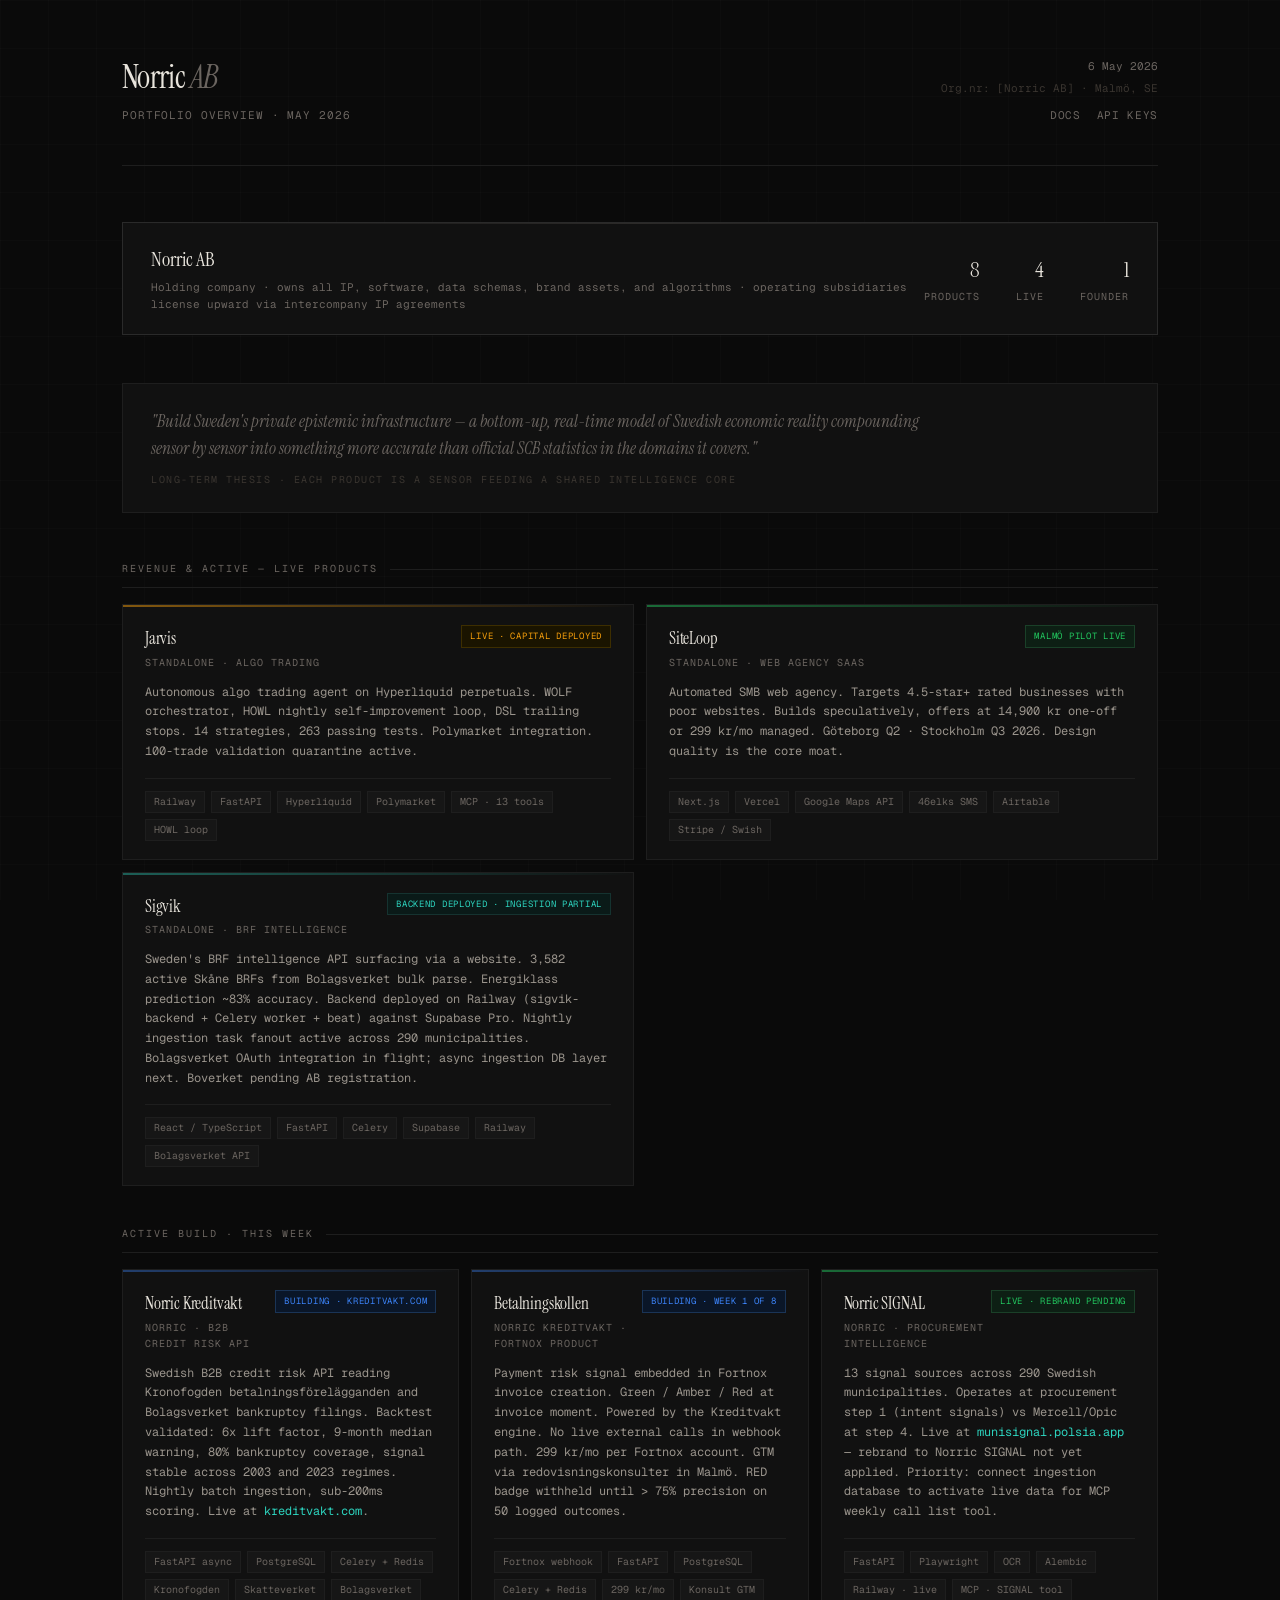
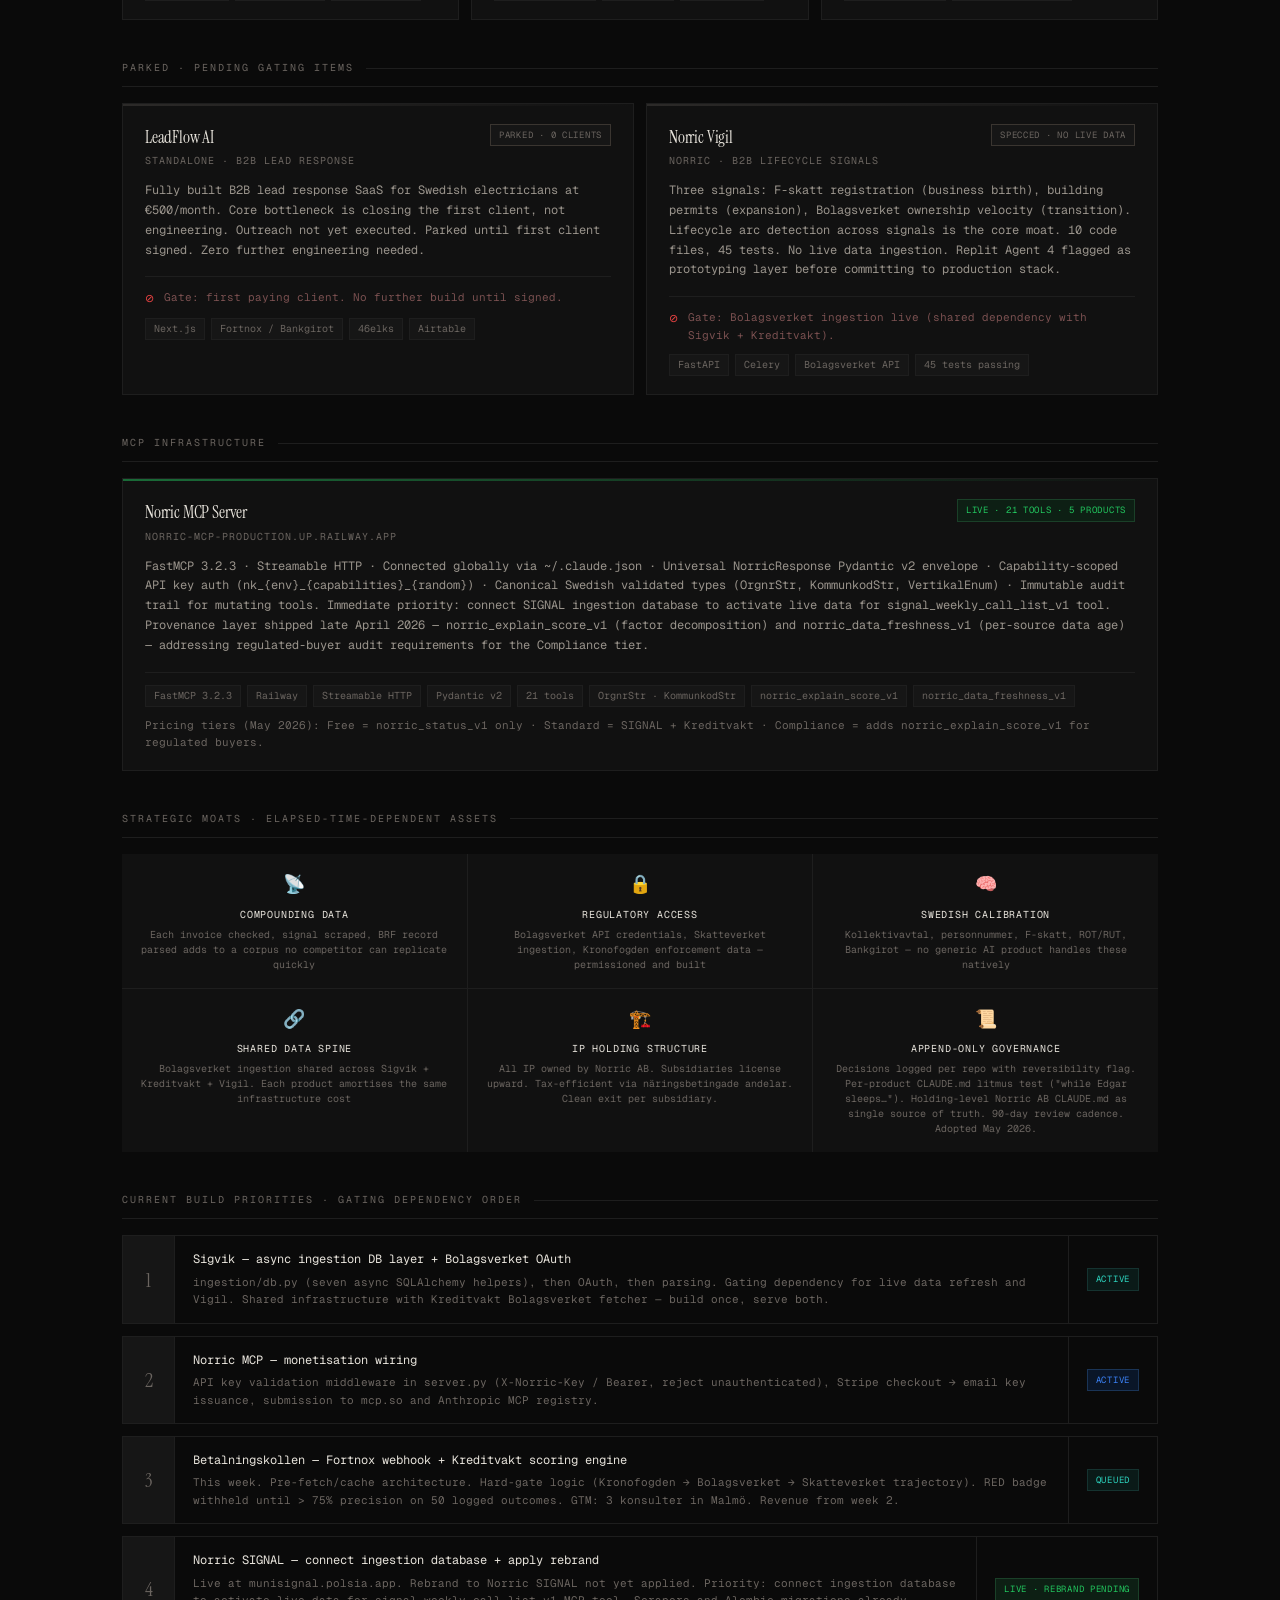
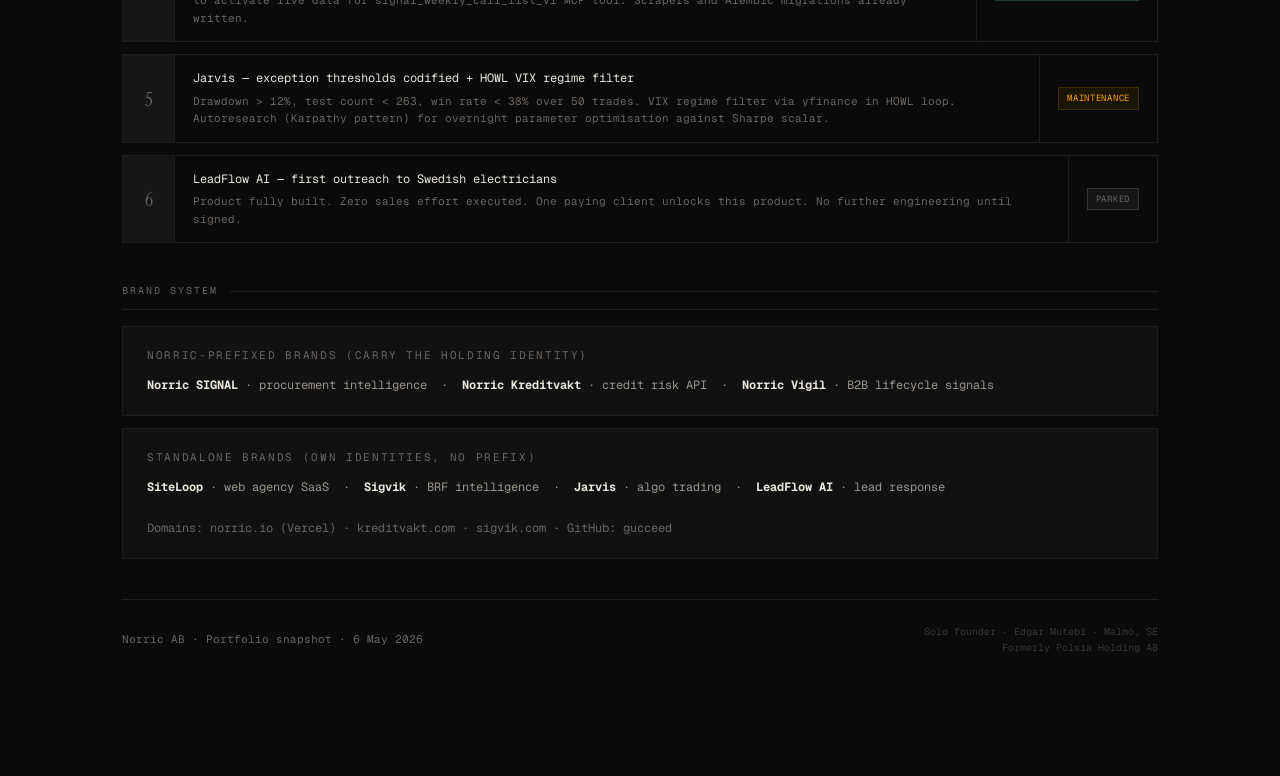
==== commit 3a03224b: "chore: portfolio snapshot update May 2026 Dates to 6 May 2026. MCP card: 19→21 tools, provenance lay" ====
--- a/index.html
+++ b/index.html
@@ -359,7 +359,7 @@
   /* ── MOAT SECTION ───────────────────────────────────────────────────── */
   .moat-grid {
     display: grid;
-    grid-template-columns: repeat(5, 1fr);
+    grid-template-columns: repeat(3, 1fr);
     gap: 1px;
     background: var(--border);
     margin-bottom: 40px;
@@ -493,10 +493,10 @@
   <header>
     <div class="logo-block">
       <div class="logo">Norric <span>AB</span></div>
-      <div class="tagline">Portfolio overview · April 2026</div>
+      <div class="tagline">Portfolio overview · May 2026</div>
     </div>
     <div class="header-meta">
-      <div class="date">16 April 2026</div>
+      <div class="date">6 May 2026</div>
       <div class="entity">Org.nr: [Norric AB] · Malmö, SE</div>
       <div style="margin-top:10px;display:flex;gap:16px;justify-content:flex-end;">
         <a href="/docs" style="font-size:11px;color:var(--muted);text-decoration:none;letter-spacing:0.06em;text-transform:uppercase;">Docs</a>
@@ -589,9 +589,9 @@
           <div class="card-name">Sigvik</div>
           <div class="card-brand">Standalone · BRF intelligence</div>
         </div>
-        <span class="status-pill pill-teal">Live · gating active</span>
-      </div>
-      <div class="card-desc">Sweden's BRF intelligence API surfacing via a website. 3,582 active Skåne BRFs from Bolagsverket bulk parse. Energiklass prediction ~83% accuracy. Dual surface: human UI + agent-native API/MCP. Bolagsverket API test credentials secured. Boverket pending AB registration.</div>
+        <span class="status-pill pill-teal">Backend deployed · ingestion partial</span>
+      </div>
+      <div class="card-desc">Sweden's BRF intelligence API surfacing via a website. 3,582 active Skåne BRFs from Bolagsverket bulk parse. Energiklass prediction ~83% accuracy. Backend deployed on Railway (sigvik-backend + Celery worker + beat) against Supabase Pro. Nightly ingestion task fanout active across 290 municipalities. Bolagsverket OAuth integration in flight; async ingestion DB layer next. Boverket pending AB registration.</div>
       <div class="card-rule"></div>
       <div class="card-meta">
         <span class="tag">React / TypeScript</span>
@@ -741,18 +741,21 @@
           <div class="card-name">Norric MCP Server</div>
           <div class="card-brand">norric-mcp-production.up.railway.app</div>
         </div>
-        <span class="status-pill pill-green">Live · 19 tools · 5 products</span>
-      </div>
-      <div class="card-desc">FastMCP 3.2.3 · Streamable HTTP · Connected globally via ~/.claude.json · Universal NorricResponse Pydantic v2 envelope · Capability-scoped API key auth (nk_{env}_{capabilities}_{random}) · Canonical Swedish validated types (OrgnrStr, KommunkodStr, VertikalEnum) · Immutable audit trail for mutating tools. Immediate priority: connect SIGNAL ingestion database to activate live data for signal_weekly_call_list_v1 tool.</div>
+        <span class="status-pill pill-green">Live · 21 tools · 5 products</span>
+      </div>
+      <div class="card-desc">FastMCP 3.2.3 · Streamable HTTP · Connected globally via ~/.claude.json · Universal NorricResponse Pydantic v2 envelope · Capability-scoped API key auth (nk_{env}_{capabilities}_{random}) · Canonical Swedish validated types (OrgnrStr, KommunkodStr, VertikalEnum) · Immutable audit trail for mutating tools. Immediate priority: connect SIGNAL ingestion database to activate live data for signal_weekly_call_list_v1 tool. Provenance layer shipped late April 2026 — norric_explain_score_v1 (factor decomposition) and norric_data_freshness_v1 (per-source data age) — addressing regulated-buyer audit requirements for the Compliance tier.</div>
       <div class="card-rule"></div>
       <div class="card-meta">
         <span class="tag">FastMCP 3.2.3</span>
         <span class="tag">Railway</span>
         <span class="tag">Streamable HTTP</span>
         <span class="tag">Pydantic v2</span>
-        <span class="tag">19 tools</span>
+        <span class="tag">21 tools</span>
         <span class="tag">OrgnrStr · KommunkodStr</span>
-      </div>
+        <span class="tag">norric_explain_score_v1</span>
+        <span class="tag">norric_data_freshness_v1</span>
+      </div>
+      <div style="margin-top:10px;font-size:11px;color:var(--muted);line-height:1.6;">Pricing tiers (May 2026): Free = norric_status_v1 only · Standard = SIGNAL + Kreditvakt · Compliance = adds norric_explain_score_v1 for regulated buyers.</div>
     </div>
   </div>
 
@@ -784,6 +787,11 @@
       <div class="moat-name">IP holding structure</div>
       <div class="moat-desc">All IP owned by Norric AB. Subsidiaries license upward. Tax-efficient via näringsbetingade andelar. Clean exit per subsidiary.</div>
     </div>
+    <div class="moat-cell">
+      <div class="moat-icon">📜</div>
+      <div class="moat-name">Append-only governance</div>
+      <div class="moat-desc">Decisions logged per repo with reversibility flag. Per-product CLAUDE.md litmus test ("while Edgar sleeps…"). Holding-level Norric AB CLAUDE.md as single source of truth. 90-day review cadence. Adopted May 2026.</div>
+    </div>
   </div>
 
   <!-- BUILD PRIORITIES -->
@@ -792,30 +800,30 @@
   <div class="priority-row">
     <div class="priority-num">1</div>
     <div class="priority-body">
-      <div class="priority-title">Betalningskollen — Fortnox webhook + Kreditvakt scoring engine</div>
-      <div class="priority-detail">This week. Pre-fetch/cache architecture. Hard-gate logic (Kronofogden → Bolagsverket → Skatteverket trajectory). RED badge withheld until > 75% precision on 50 logged outcomes. GTM: 3 konsulter in Malmö. Revenue from week 2.</div>
+      <div class="priority-title">Sigvik — async ingestion DB layer + Bolagsverket OAuth</div>
+      <div class="priority-detail">ingestion/db.py (seven async SQLAlchemy helpers), then OAuth, then parsing. Gating dependency for live data refresh and Vigil. Shared infrastructure with Kreditvakt Bolagsverket fetcher — build once, serve both.</div>
     </div>
     <div class="priority-badge">
-      <span class="status-pill pill-blue">Active</span>
+      <span class="status-pill pill-teal">Active</span>
     </div>
   </div>
 
   <div class="priority-row">
     <div class="priority-num">2</div>
     <div class="priority-body">
-      <div class="priority-title">Norric SIGNAL — connect ingestion database + apply rebrand</div>
-      <div class="priority-detail">Live at munisignal.polsia.app. Rebrand to Norric SIGNAL not yet applied. Priority: connect ingestion database to activate live data for signal_weekly_call_list_v1 MCP tool. Scrapers and Alembic migrations already written.</div>
+      <div class="priority-title">Norric MCP — monetisation wiring</div>
+      <div class="priority-detail">API key validation middleware in server.py (X-Norric-Key / Bearer, reject unauthenticated), Stripe checkout → email key issuance, submission to mcp.so and Anthropic MCP registry.</div>
     </div>
     <div class="priority-badge">
-      <span class="status-pill pill-green">Live · rebrand pending</span>
+      <span class="status-pill pill-blue">Active</span>
     </div>
   </div>
 
   <div class="priority-row">
     <div class="priority-num">3</div>
     <div class="priority-body">
-      <div class="priority-title">Sigvik — Bolagsverket ingestion pipeline</div>
-      <div class="priority-detail">Gating dependency for both Sigvik live data refresh and Vigil. API test credentials secured. Boverket pending AB registration. Shared infrastructure with Kreditvakt Bolagsverket fetcher — build once, serve both.</div>
+      <div class="priority-title">Betalningskollen — Fortnox webhook + Kreditvakt scoring engine</div>
+      <div class="priority-detail">This week. Pre-fetch/cache architecture. Hard-gate logic (Kronofogden → Bolagsverket → Skatteverket trajectory). RED badge withheld until > 75% precision on 50 logged outcomes. GTM: 3 konsulter in Malmö. Revenue from week 2.</div>
     </div>
     <div class="priority-badge">
       <span class="status-pill pill-teal">Queued</span>
@@ -825,6 +833,17 @@
   <div class="priority-row">
     <div class="priority-num">4</div>
     <div class="priority-body">
+      <div class="priority-title">Norric SIGNAL — connect ingestion database + apply rebrand</div>
+      <div class="priority-detail">Live at munisignal.polsia.app. Rebrand to Norric SIGNAL not yet applied. Priority: connect ingestion database to activate live data for signal_weekly_call_list_v1 MCP tool. Scrapers and Alembic migrations already written.</div>
+    </div>
+    <div class="priority-badge">
+      <span class="status-pill pill-green">Live · rebrand pending</span>
+    </div>
+  </div>
+
+  <div class="priority-row">
+    <div class="priority-num">5</div>
+    <div class="priority-body">
       <div class="priority-title">Jarvis — exception thresholds codified + HOWL VIX regime filter</div>
       <div class="priority-detail">Drawdown > 12%, test count < 263, win rate < 38% over 50 trades. VIX regime filter via yfinance in HOWL loop. Autoresearch (Karpathy pattern) for overnight parameter optimisation against Sharpe scalar.</div>
     </div>
@@ -834,7 +853,7 @@
   </div>
 
   <div class="priority-row">
-    <div class="priority-num">5</div>
+    <div class="priority-num">6</div>
     <div class="priority-body">
       <div class="priority-title">LeadFlow AI — first outreach to Swedish electricians</div>
       <div class="priority-detail">Product fully built. Zero sales effort executed. One paying client unlocks this product. No further engineering until signed.</div>
@@ -868,7 +887,7 @@
 
   <!-- FOOTER -->
   <footer>
-    <div class="left">Norric AB · Portfolio snapshot · 16 April 2026</div>
+    <div class="left">Norric AB · Portfolio snapshot · 6 May 2026</div>
     <div class="right">
       Solo founder · Edgar Mutebi · Malmö, SE<br>
       <span style="color:var(--dim);">Formerly Polsia Holding AB</span>
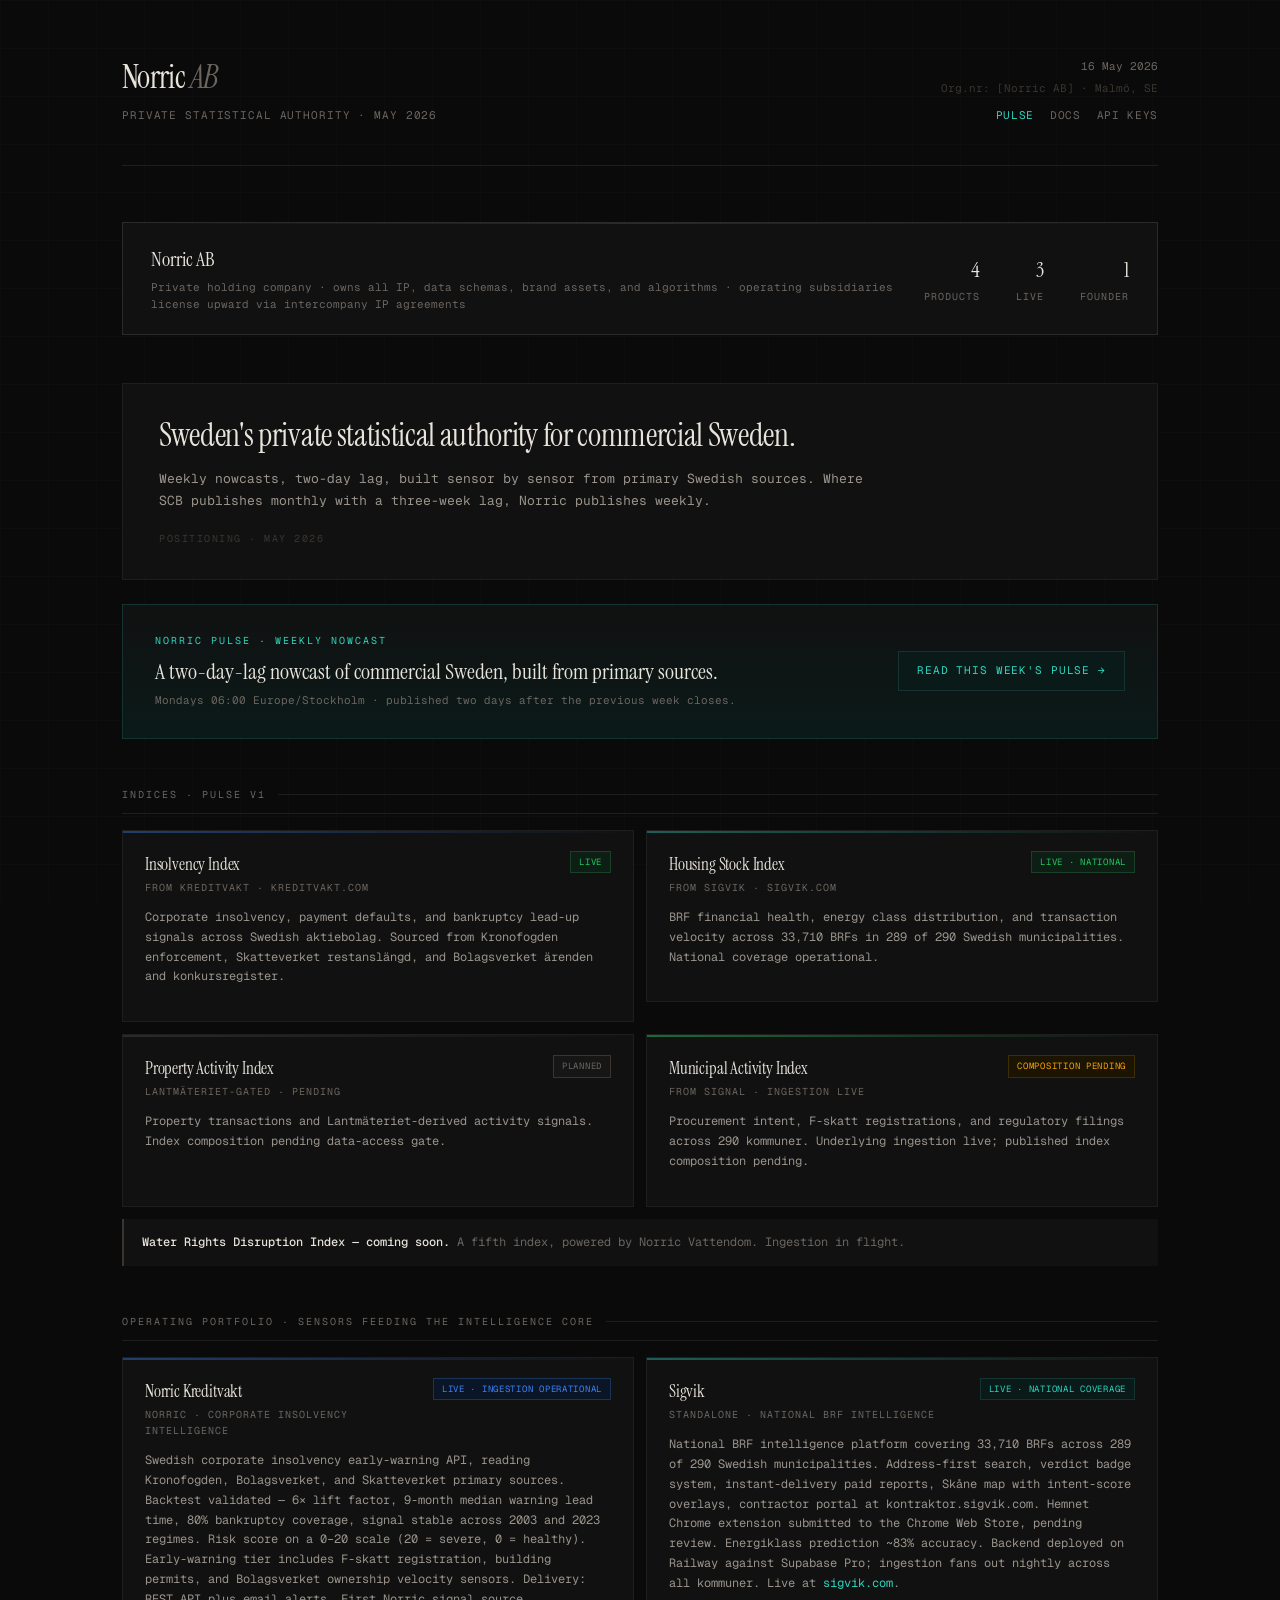
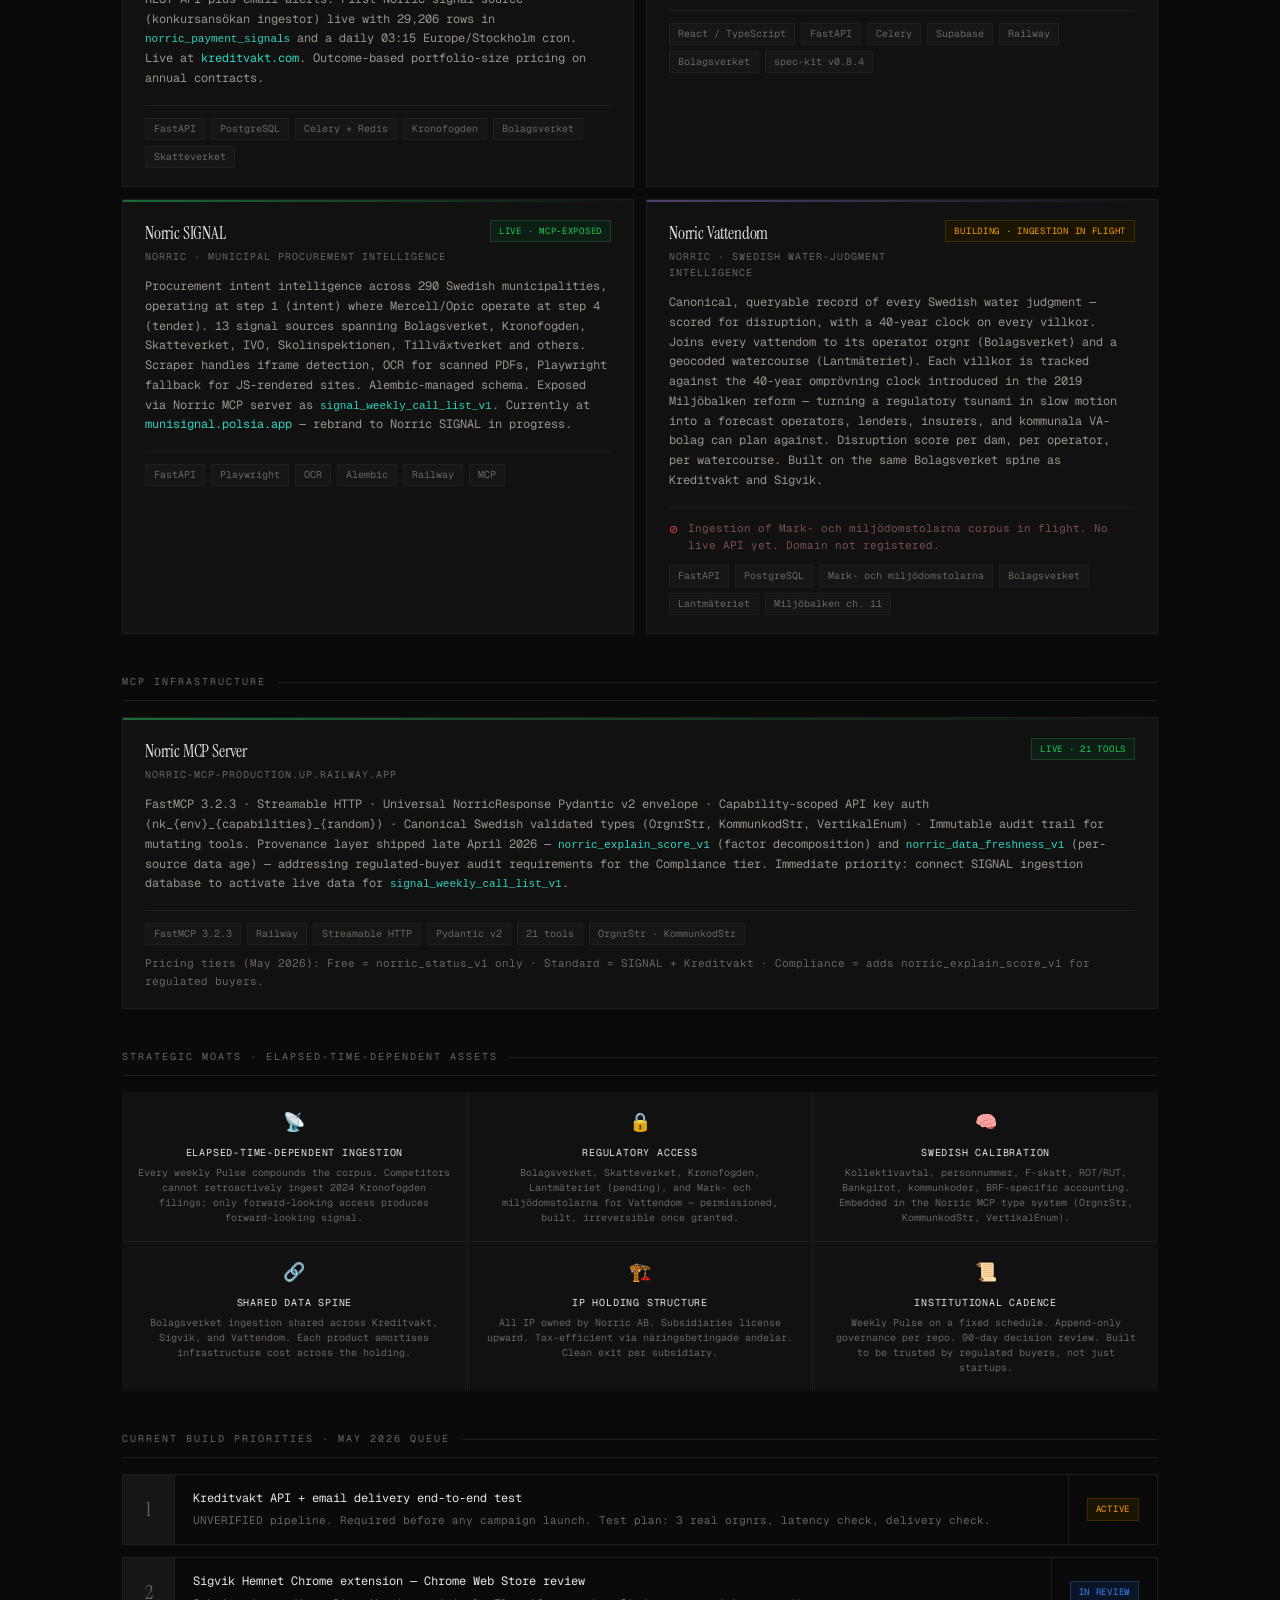
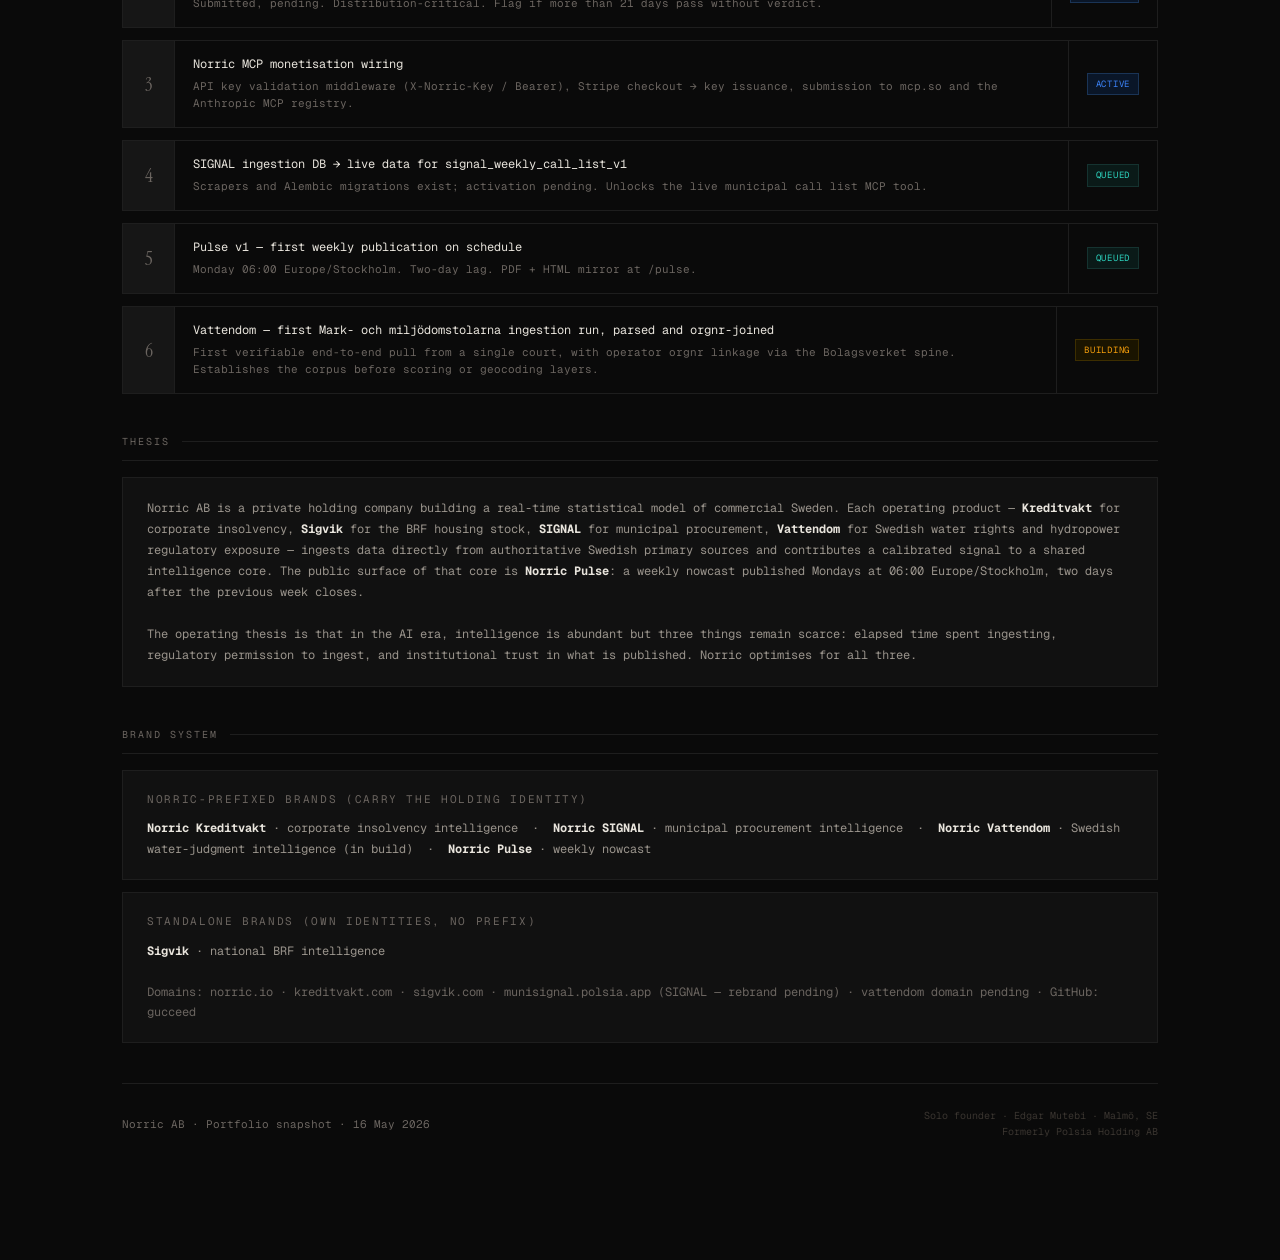
==== commit a566d4c5: "pivot: May 2026 repositioning — statistical authority for commercial Sweden Aligns norric.io with th" ====
--- a/index.html
+++ b/index.html
@@ -3,7 +3,12 @@
 <head>
 <meta charset="UTF-8">
 <meta name="viewport" content="width=device-width, initial-scale=1.0">
-<title>Norric AB — Portfolio</title>
+<title>Norric AB — Sweden's private statistical authority for commercial Sweden</title>
+<meta name="description" content="Private statistical authority for commercial Sweden. Weekly. Two-day lag. Primary sources.">
+<meta property="og:title" content="Norric AB — Sweden's private statistical authority for commercial Sweden">
+<meta property="og:description" content="Private statistical authority for commercial Sweden. Weekly. Two-day lag. Primary sources.">
+<meta property="og:type" content="website">
+<meta property="og:url" content="https://norric.io">
 <link href="https://fonts.googleapis.com/css2?family=Instrument+Serif:ital@0;1&family=Geist+Mono:wght@300;400;500&display=swap" rel="stylesheet">
 <style>
   :root {
@@ -410,30 +415,114 @@
     text-align: right;
   }
 
-  /* ── VISION STRIP ───────────────────────────────────────────────────── */
-  .vision {
+  /* ── HERO ───────────────────────────────────────────────────────────── */
+  .hero {
     border: 1px solid var(--border);
-    padding: 24px 28px;
-    margin-bottom: 48px;
+    padding: 32px 36px;
+    margin-bottom: 24px;
     position: relative;
     background: var(--surface);
   }
 
-  .vision-quote {
+  .hero-headline {
     font-family: 'Instrument Serif', serif;
-    font-size: 17px;
-    font-style: italic;
-    color: var(--muted);
-    line-height: 1.6;
-    max-width: 800px;
-  }
-
-  .vision-attr {
-    margin-top: 10px;
+    font-size: 32px;
+    line-height: 1.2;
+    letter-spacing: -0.01em;
+    color: var(--text);
+    max-width: 760px;
+    margin-bottom: 14px;
+  }
+
+  .hero-subline {
+    font-size: 13px;
+    color: #9a948c;
+    line-height: 1.7;
+    max-width: 720px;
+  }
+
+  .hero-attr {
+    margin-top: 18px;
     font-size: 10px;
     color: var(--dim);
     text-transform: uppercase;
     letter-spacing: 0.15em;
+  }
+
+  @media (max-width: 600px) {
+    .hero-headline { font-size: 24px; }
+  }
+
+  /* ── PULSE BANNER ───────────────────────────────────────────────────── */
+  .pulse-banner {
+    border: 1px solid var(--teal-border);
+    background: linear-gradient(180deg, var(--surface), var(--teal-bg));
+    padding: 28px 32px;
+    margin-bottom: 48px;
+  }
+
+  .pulse-banner-row {
+    display: flex;
+    justify-content: space-between;
+    align-items: center;
+    gap: 24px;
+    flex-wrap: wrap;
+  }
+
+  .pulse-overline {
+    font-size: 10px;
+    letter-spacing: 0.2em;
+    text-transform: uppercase;
+    color: var(--teal);
+    margin-bottom: 8px;
+  }
+
+  .pulse-headline {
+    font-family: 'Instrument Serif', serif;
+    font-size: 22px;
+    line-height: 1.35;
+    color: var(--text);
+    margin-bottom: 6px;
+    max-width: 640px;
+  }
+
+  .pulse-meta {
+    font-size: 11px;
+    color: var(--muted);
+  }
+
+  .pulse-cta {
+    display: inline-block;
+    padding: 10px 18px;
+    font-size: 11px;
+    letter-spacing: 0.08em;
+    text-transform: uppercase;
+    color: var(--teal);
+    border: 1px solid var(--teal-border);
+    background: var(--teal-bg);
+    text-decoration: none;
+    white-space: nowrap;
+  }
+
+  .pulse-cta:hover { background: var(--surface); }
+
+  /* ── INDICES CARD (link-wrapped) ────────────────────────────────────── */
+  .index-link { text-decoration: none; color: inherit; display: block; }
+  .index-link:hover .card { border-color: var(--border2); }
+
+  /* ── COMING-SOON CALLOUT ────────────────────────────────────────────── */
+  .coming-soon {
+    padding: 14px 18px;
+    margin-bottom: 48px;
+    font-size: 12px;
+    color: var(--muted);
+    border-left: 2px solid var(--dim);
+    background: var(--surface);
+  }
+
+  .coming-soon strong {
+    color: var(--text);
+    font-weight: 500;
   }
 
   /* ── PRIORITY STACK ─────────────────────────────────────────────────── */
@@ -493,12 +582,13 @@
   <header>
     <div class="logo-block">
       <div class="logo">Norric <span>AB</span></div>
-      <div class="tagline">Portfolio overview · May 2026</div>
+      <div class="tagline">Private statistical authority · May 2026</div>
     </div>
     <div class="header-meta">
-      <div class="date">6 May 2026</div>
+      <div class="date">16 May 2026</div>
       <div class="entity">Org.nr: [Norric AB] · Malmö, SE</div>
       <div style="margin-top:10px;display:flex;gap:16px;justify-content:flex-end;">
+        <a href="/pulse" style="font-size:11px;color:var(--teal);text-decoration:none;letter-spacing:0.06em;text-transform:uppercase;">Pulse</a>
         <a href="/docs" style="font-size:11px;color:var(--muted);text-decoration:none;letter-spacing:0.06em;text-transform:uppercase;">Docs</a>
         <a href="/api-keys" style="font-size:11px;color:var(--muted);text-decoration:none;letter-spacing:0.06em;text-transform:uppercase;">API Keys</a>
       </div>
@@ -509,15 +599,15 @@
   <div class="holding">
     <div>
       <div class="holding-name">Norric AB</div>
-      <div class="holding-desc">Holding company · owns all IP, software, data schemas, brand assets, and algorithms · operating subsidiaries license upward via intercompany IP agreements</div>
+      <div class="holding-desc">Private holding company · owns all IP, data schemas, brand assets, and algorithms · operating subsidiaries license upward via intercompany IP agreements</div>
     </div>
     <div class="holding-stats">
       <div class="stat">
-        <div class="stat-val">8</div>
+        <div class="stat-val">4</div>
         <div class="stat-label">Products</div>
       </div>
       <div class="stat">
-        <div class="stat-val">4</div>
+        <div class="stat-val">3</div>
         <div class="stat-label">Live</div>
       </div>
       <div class="stat">
@@ -527,57 +617,118 @@
     </div>
   </div>
 
-  <!-- VISION -->
-  <div class="vision">
-    <div class="vision-quote">"Build Sweden's private epistemic infrastructure — a bottom-up, real-time model of Swedish economic reality compounding sensor by sensor into something more accurate than official SCB statistics in the domains it covers."</div>
-    <div class="vision-attr">Long-term thesis · each product is a sensor feeding a shared intelligence core</div>
-  </div>
-
-  <!-- TIER 1: ACTIVE / REVENUE -->
-  <div class="section-label">Revenue &amp; active — live products</div>
-  <div class="grid grid-2">
-
-    <!-- Jarvis -->
+  <!-- HERO -->
+  <div class="hero">
+    <div class="hero-headline">Sweden's private statistical authority for commercial Sweden.</div>
+    <div class="hero-subline">Weekly nowcasts, two-day lag, built sensor by sensor from primary Swedish sources. Where SCB publishes monthly with a three-week lag, Norric publishes weekly.</div>
+    <div class="hero-attr">Positioning · May 2026</div>
+  </div>
+
+  <!-- PULSE BANNER -->
+  <div class="pulse-banner">
+    <div class="pulse-banner-row">
+      <div style="flex:1;min-width:280px;">
+        <div class="pulse-overline">Norric Pulse · weekly nowcast</div>
+        <div class="pulse-headline">A two-day-lag nowcast of commercial Sweden, built from primary sources.</div>
+        <div class="pulse-meta">Mondays 06:00 Europe/Stockholm · published two days after the previous week closes.</div>
+      </div>
+      <div style="display:flex;gap:10px;flex-shrink:0;">
+        <a href="/pulse" class="pulse-cta">Read this week's Pulse →</a>
+      </div>
+    </div>
+  </div>
+
+  <!-- INDICES FRAMEWORK -->
+  <div class="section-label">Indices · Pulse v1</div>
+  <div class="grid grid-2" style="margin-bottom:12px;">
+
+    <!-- Insolvency Index -->
+    <a href="https://kreditvakt.com" target="_blank" class="index-link">
+      <div class="card">
+        <div class="card-accent accent-blue"></div>
+        <div class="card-top">
+          <div>
+            <div class="card-name">Insolvency Index</div>
+            <div class="card-brand">From Kreditvakt · kreditvakt.com</div>
+          </div>
+          <span class="status-pill pill-green">Live</span>
+        </div>
+        <div class="card-desc">Corporate insolvency, payment defaults, and bankruptcy lead-up signals across Swedish aktiebolag. Sourced from Kronofogden enforcement, Skatteverket restanslängd, and Bolagsverket ärenden and konkursregister.</div>
+      </div>
+    </a>
+
+    <!-- Housing Stock Index -->
+    <a href="https://sigvik.com" target="_blank" class="index-link">
+      <div class="card">
+        <div class="card-accent accent-teal"></div>
+        <div class="card-top">
+          <div>
+            <div class="card-name">Housing Stock Index</div>
+            <div class="card-brand">From Sigvik · sigvik.com</div>
+          </div>
+          <span class="status-pill pill-green">Live · national</span>
+        </div>
+        <div class="card-desc">BRF financial health, energy class distribution, and transaction velocity across 33,710 BRFs in 289 of 290 Swedish municipalities. National coverage operational.</div>
+      </div>
+    </a>
+
+    <!-- Property Activity Index -->
     <div class="card">
-      <div class="card-accent accent-amber"></div>
+      <div class="card-accent accent-muted"></div>
       <div class="card-top">
         <div>
-          <div class="card-name">Jarvis</div>
-          <div class="card-brand">Standalone · algo trading</div>
+          <div class="card-name">Property Activity Index</div>
+          <div class="card-brand">Lantmäteriet-gated · pending</div>
         </div>
-        <span class="status-pill pill-amber">Live · capital deployed</span>
-      </div>
-      <div class="card-desc">Autonomous algo trading agent on Hyperliquid perpetuals. WOLF orchestrator, HOWL nightly self-improvement loop, DSL trailing stops. 14 strategies, 263 passing tests. Polymarket integration. 100-trade validation quarantine active.</div>
-      <div class="card-rule"></div>
-      <div class="card-meta">
-        <span class="tag">Railway</span>
-        <span class="tag">FastAPI</span>
-        <span class="tag">Hyperliquid</span>
-        <span class="tag">Polymarket</span>
-        <span class="tag">MCP · 13 tools</span>
-        <span class="tag">HOWL loop</span>
-      </div>
-    </div>
-
-    <!-- SiteLoop -->
+        <span class="status-pill pill-muted">Planned</span>
+      </div>
+      <div class="card-desc">Property transactions and Lantmäteriet-derived activity signals. Index composition pending data-access gate.</div>
+    </div>
+
+    <!-- Municipal Activity Index -->
     <div class="card">
       <div class="card-accent accent-green"></div>
       <div class="card-top">
         <div>
-          <div class="card-name">SiteLoop</div>
-          <div class="card-brand">Standalone · web agency SaaS</div>
+          <div class="card-name">Municipal Activity Index</div>
+          <div class="card-brand">From SIGNAL · ingestion live</div>
         </div>
-        <span class="status-pill pill-green">Malmö pilot live</span>
-      </div>
-      <div class="card-desc">Automated SMB web agency. Targets 4.5-star+ rated businesses with poor websites. Builds speculatively, offers at 14,900 kr one-off or 299 kr/mo managed. Göteborg Q2 · Stockholm Q3 2026. Design quality is the core moat.</div>
+        <span class="status-pill pill-amber">Composition pending</span>
+      </div>
+      <div class="card-desc">Procurement intent, F-skatt registrations, and regulatory filings across 290 kommuner. Underlying ingestion live; published index composition pending.</div>
+    </div>
+
+  </div>
+
+  <!-- Vattendom — coming soon callout -->
+  <div class="coming-soon">
+    <strong>Water Rights Disruption Index — coming soon.</strong>
+    A fifth index, powered by Norric Vattendom. Ingestion in flight.
+  </div>
+
+  <!-- PORTFOLIO -->
+  <div class="section-label">Operating portfolio · sensors feeding the intelligence core</div>
+  <div class="grid grid-2">
+
+    <!-- Norric Kreditvakt -->
+    <div class="card">
+      <div class="card-accent accent-blue"></div>
+      <div class="card-top">
+        <div>
+          <div class="card-name">Norric Kreditvakt</div>
+          <div class="card-brand">Norric · corporate insolvency intelligence</div>
+        </div>
+        <span class="status-pill pill-blue">Live · ingestion operational</span>
+      </div>
+      <div class="card-desc">Swedish corporate insolvency early-warning API, reading Kronofogden, Bolagsverket, and Skatteverket primary sources. Backtest validated — 6× lift factor, 9-month median warning lead time, 80% bankruptcy coverage, signal stable across 2003 and 2023 regimes. Risk score on a 0–20 scale (20 = severe, 0 = healthy). Early-warning tier includes F-skatt registration, building permits, and Bolagsverket ownership velocity sensors. Delivery: REST API plus email alerts. First Norric signal source (konkursansökan ingestor) live with 29,206 rows in <code style="font-size:11px;color:var(--teal);background:none;border:none;padding:0;">norric_payment_signals</code> and a daily 03:15 Europe/Stockholm cron. Live at <a href="https://kreditvakt.com" target="_blank" style="color:var(--teal);text-decoration:none;">kreditvakt.com</a>. Outcome-based portfolio-size pricing on annual contracts.</div>
       <div class="card-rule"></div>
       <div class="card-meta">
-        <span class="tag">Next.js</span>
-        <span class="tag">Vercel</span>
-        <span class="tag">Google Maps API</span>
-        <span class="tag">46elks SMS</span>
-        <span class="tag">Airtable</span>
-        <span class="tag">Stripe / Swish</span>
+        <span class="tag">FastAPI</span>
+        <span class="tag">PostgreSQL</span>
+        <span class="tag">Celery + Redis</span>
+        <span class="tag">Kronofogden</span>
+        <span class="tag">Bolagsverket</span>
+        <span class="tag">Skatteverket</span>
       </div>
     </div>
 
@@ -587,11 +738,11 @@
       <div class="card-top">
         <div>
           <div class="card-name">Sigvik</div>
-          <div class="card-brand">Standalone · BRF intelligence</div>
+          <div class="card-brand">Standalone · national BRF intelligence</div>
         </div>
-        <span class="status-pill pill-teal">Backend deployed · ingestion partial</span>
-      </div>
-      <div class="card-desc">Sweden's BRF intelligence API surfacing via a website. 3,582 active Skåne BRFs from Bolagsverket bulk parse. Energiklass prediction ~83% accuracy. Backend deployed on Railway (sigvik-backend + Celery worker + beat) against Supabase Pro. Nightly ingestion task fanout active across 290 municipalities. Bolagsverket OAuth integration in flight; async ingestion DB layer next. Boverket pending AB registration.</div>
+        <span class="status-pill pill-teal">Live · national coverage</span>
+      </div>
+      <div class="card-desc">National BRF intelligence platform covering 33,710 BRFs across 289 of 290 Swedish municipalities. Address-first search, verdict badge system, instant-delivery paid reports, Skåne map with intent-score overlays, contractor portal at kontraktor.sigvik.com. Hemnet Chrome extension submitted to the Chrome Web Store, pending review. Energiklass prediction ~83% accuracy. Backend deployed on Railway against Supabase Pro; ingestion fans out nightly across all kommuner. Live at <a href="https://sigvik.com" target="_blank" style="color:var(--teal);text-decoration:none;">sigvik.com</a>.</div>
       <div class="card-rule"></div>
       <div class="card-meta">
         <span class="tag">React / TypeScript</span>
@@ -599,57 +750,8 @@
         <span class="tag">Celery</span>
         <span class="tag">Supabase</span>
         <span class="tag">Railway</span>
-        <span class="tag">Bolagsverket API</span>
-      </div>
-    </div>
-
-  </div><!-- end tier 1 grid -->
-
-  <!-- TIER 2: ACTIVE BUILD -->
-  <div class="section-label" style="margin-top:8px;">Active build · this week</div>
-  <div class="grid grid-3">
-
-    <!-- Norric Kreditvakt -->
-    <div class="card">
-      <div class="card-accent accent-blue"></div>
-      <div class="card-top">
-        <div>
-          <div class="card-name">Norric Kreditvakt</div>
-          <div class="card-brand">Norric · B2B credit risk API</div>
-        </div>
-        <span class="status-pill pill-blue">Building · kreditvakt.com</span>
-      </div>
-      <div class="card-desc">Swedish B2B credit risk API reading Kronofogden betalningsförelägganden and Bolagsverket bankruptcy filings. Backtest validated: 6x lift factor, 9-month median warning, 80% bankruptcy coverage, signal stable across 2003 and 2023 regimes. Nightly batch ingestion, sub-200ms scoring. Live at <a href="https://kreditvakt.com" target="_blank" style="color:var(--teal);text-decoration:none;">kreditvakt.com</a>.</div>
-      <div class="card-rule"></div>
-      <div class="card-meta">
-        <span class="tag">FastAPI async</span>
-        <span class="tag">PostgreSQL</span>
-        <span class="tag">Celery + Redis</span>
-        <span class="tag">Kronofogden</span>
-        <span class="tag">Skatteverket</span>
         <span class="tag">Bolagsverket</span>
-      </div>
-    </div>
-
-    <!-- Betalningskollen -->
-    <div class="card">
-      <div class="card-accent accent-blue"></div>
-      <div class="card-top">
-        <div>
-          <div class="card-name">Betalningskollen</div>
-          <div class="card-brand">Norric Kreditvakt · Fortnox product</div>
-        </div>
-        <span class="status-pill pill-blue">Building · week 1 of 8</span>
-      </div>
-      <div class="card-desc">Payment risk signal embedded in Fortnox invoice creation. Green / Amber / Red at invoice moment. Powered by the Kreditvakt engine. No live external calls in webhook path. 299 kr/mo per Fortnox account. GTM via redovisningskonsulter in Malmö. RED badge withheld until > 75% precision on 50 logged outcomes.</div>
-      <div class="card-rule"></div>
-      <div class="card-meta">
-        <span class="tag">Fortnox webhook</span>
-        <span class="tag">FastAPI</span>
-        <span class="tag">PostgreSQL</span>
-        <span class="tag">Celery + Redis</span>
-        <span class="tag">299 kr/mo</span>
-        <span class="tag">Konsult GTM</span>
+        <span class="tag">spec-kit v0.8.4</span>
       </div>
     </div>
 
@@ -659,73 +761,45 @@
       <div class="card-top">
         <div>
           <div class="card-name">Norric SIGNAL</div>
-          <div class="card-brand">Norric · procurement intelligence</div>
+          <div class="card-brand">Norric · municipal procurement intelligence</div>
         </div>
-        <span class="status-pill pill-green">Live · rebrand pending</span>
-      </div>
-      <div class="card-desc">13 signal sources across 290 Swedish municipalities. Operates at procurement step 1 (intent signals) vs Mercell/Opic at step 4. Live at <a href="https://munisignal.polsia.app/" target="_blank" style="color:var(--teal);text-decoration:none;">munisignal.polsia.app</a> — rebrand to Norric SIGNAL not yet applied. Priority: connect ingestion database to activate live data for MCP weekly call list tool.</div>
+        <span class="status-pill pill-green">Live · MCP-exposed</span>
+      </div>
+      <div class="card-desc">Procurement intent intelligence across 290 Swedish municipalities, operating at step 1 (intent) where Mercell/Opic operate at step 4 (tender). 13 signal sources spanning Bolagsverket, Kronofogden, Skatteverket, IVO, Skolinspektionen, Tillväxtverket and others. Scraper handles iframe detection, OCR for scanned PDFs, Playwright fallback for JS-rendered sites. Alembic-managed schema. Exposed via Norric MCP server as <code style="font-size:11px;color:var(--teal);background:none;border:none;padding:0;">signal_weekly_call_list_v1</code>. Currently at <a href="https://munisignal.polsia.app/" target="_blank" style="color:var(--teal);text-decoration:none;">munisignal.polsia.app</a> — rebrand to Norric SIGNAL in progress.</div>
       <div class="card-rule"></div>
       <div class="card-meta">
         <span class="tag">FastAPI</span>
         <span class="tag">Playwright</span>
         <span class="tag">OCR</span>
         <span class="tag">Alembic</span>
-        <span class="tag">Railway · live</span>
-        <span class="tag">MCP · SIGNAL tool</span>
-      </div>
-    </div>
-
-  </div>
-
-  <!-- TIER 3: PARKED -->
-  <div class="section-label" style="margin-top:8px;">Parked · pending gating items</div>
-  <div class="grid grid-2">
-
-    <!-- LeadFlow -->
+        <span class="tag">Railway</span>
+        <span class="tag">MCP</span>
+      </div>
+    </div>
+
+    <!-- Norric Vattendom -->
     <div class="card">
-      <div class="card-accent accent-muted"></div>
+      <div class="card-accent accent-purple"></div>
       <div class="card-top">
         <div>
-          <div class="card-name">LeadFlow AI</div>
-          <div class="card-brand">Standalone · B2B lead response</div>
+          <div class="card-name">Norric Vattendom</div>
+          <div class="card-brand">Norric · Swedish water-judgment intelligence</div>
         </div>
-        <span class="status-pill pill-muted">Parked · 0 clients</span>
-      </div>
-      <div class="card-desc">Fully built B2B lead response SaaS for Swedish electricians at €500/month. Core bottleneck is closing the first client, not engineering. Outreach not yet executed. Parked until first client signed. Zero further engineering needed.</div>
+        <span class="status-pill pill-amber">Building · ingestion in flight</span>
+      </div>
+      <div class="card-desc">Canonical, queryable record of every Swedish water judgment — scored for disruption, with a 40-year clock on every villkor. Joins every vattendom to its operator orgnr (Bolagsverket) and a geocoded watercourse (Lantmäteriet). Each villkor is tracked against the 40-year omprövning clock introduced in the 2019 Miljöbalken reform — turning a regulatory tsunami in slow motion into a forecast operators, lenders, insurers, and kommunala VA-bolag can plan against. Disruption score per dam, per operator, per watercourse. Built on the same Bolagsverket spine as Kreditvakt and Sigvik.</div>
       <div class="card-rule"></div>
       <div class="gate-row blocking">
         <span class="gate-icon">⊘</span>
-        <span>Gate: first paying client. No further build until signed.</span>
-      </div>
-      <div class="card-meta" style="margin-top:10px;">
-        <span class="tag">Next.js</span>
-        <span class="tag">Fortnox / Bankgirot</span>
-        <span class="tag">46elks</span>
-        <span class="tag">Airtable</span>
-      </div>
-    </div>
-
-    <!-- Vigil -->
-    <div class="card">
-      <div class="card-accent accent-muted"></div>
-      <div class="card-top">
-        <div>
-          <div class="card-name">Norric Vigil</div>
-          <div class="card-brand">Norric · B2B lifecycle signals</div>
-        </div>
-        <span class="status-pill pill-muted">Specced · no live data</span>
-      </div>
-      <div class="card-desc">Three signals: F-skatt registration (business birth), building permits (expansion), Bolagsverket ownership velocity (transition). Lifecycle arc detection across signals is the core moat. 10 code files, 45 tests. No live data ingestion. Replit Agent 4 flagged as prototyping layer before committing to production stack.</div>
-      <div class="card-rule"></div>
-      <div class="gate-row blocking">
-        <span class="gate-icon">⊘</span>
-        <span>Gate: Bolagsverket ingestion live (shared dependency with Sigvik + Kreditvakt).</span>
+        <span>Ingestion of Mark- och miljödomstolarna corpus in flight. No live API yet. Domain not registered.</span>
       </div>
       <div class="card-meta" style="margin-top:10px;">
         <span class="tag">FastAPI</span>
-        <span class="tag">Celery</span>
-        <span class="tag">Bolagsverket API</span>
-        <span class="tag">45 tests passing</span>
+        <span class="tag">PostgreSQL</span>
+        <span class="tag">Mark- och miljödomstolarna</span>
+        <span class="tag">Bolagsverket</span>
+        <span class="tag">Lantmäteriet</span>
+        <span class="tag">Miljöbalken ch. 11</span>
       </div>
     </div>
 
@@ -741,9 +815,9 @@
           <div class="card-name">Norric MCP Server</div>
           <div class="card-brand">norric-mcp-production.up.railway.app</div>
         </div>
-        <span class="status-pill pill-green">Live · 21 tools · 5 products</span>
-      </div>
-      <div class="card-desc">FastMCP 3.2.3 · Streamable HTTP · Connected globally via ~/.claude.json · Universal NorricResponse Pydantic v2 envelope · Capability-scoped API key auth (nk_{env}_{capabilities}_{random}) · Canonical Swedish validated types (OrgnrStr, KommunkodStr, VertikalEnum) · Immutable audit trail for mutating tools. Immediate priority: connect SIGNAL ingestion database to activate live data for signal_weekly_call_list_v1 tool. Provenance layer shipped late April 2026 — norric_explain_score_v1 (factor decomposition) and norric_data_freshness_v1 (per-source data age) — addressing regulated-buyer audit requirements for the Compliance tier.</div>
+        <span class="status-pill pill-green">Live · 21 tools</span>
+      </div>
+      <div class="card-desc">FastMCP 3.2.3 · Streamable HTTP · Universal NorricResponse Pydantic v2 envelope · Capability-scoped API key auth (nk_{env}_{capabilities}_{random}) · Canonical Swedish validated types (OrgnrStr, KommunkodStr, VertikalEnum) · Immutable audit trail for mutating tools. Provenance layer shipped late April 2026 — <code style="font-size:11px;color:var(--teal);background:none;border:none;padding:0;">norric_explain_score_v1</code> (factor decomposition) and <code style="font-size:11px;color:var(--teal);background:none;border:none;padding:0;">norric_data_freshness_v1</code> (per-source data age) — addressing regulated-buyer audit requirements for the Compliance tier. Immediate priority: connect SIGNAL ingestion database to activate live data for <code style="font-size:11px;color:var(--teal);background:none;border:none;padding:0;">signal_weekly_call_list_v1</code>.</div>
       <div class="card-rule"></div>
       <div class="card-meta">
         <span class="tag">FastMCP 3.2.3</span>
@@ -752,8 +826,6 @@
         <span class="tag">Pydantic v2</span>
         <span class="tag">21 tools</span>
         <span class="tag">OrgnrStr · KommunkodStr</span>
-        <span class="tag">norric_explain_score_v1</span>
-        <span class="tag">norric_data_freshness_v1</span>
       </div>
       <div style="margin-top:10px;font-size:11px;color:var(--muted);line-height:1.6;">Pricing tiers (May 2026): Free = norric_status_v1 only · Standard = SIGNAL + Kreditvakt · Compliance = adds norric_explain_score_v1 for regulated buyers.</div>
     </div>
@@ -764,23 +836,23 @@
   <div class="moat-grid" style="margin-bottom:40px;">
     <div class="moat-cell">
       <div class="moat-icon">📡</div>
-      <div class="moat-name">Compounding data</div>
-      <div class="moat-desc">Each invoice checked, signal scraped, BRF record parsed adds to a corpus no competitor can replicate quickly</div>
+      <div class="moat-name">Elapsed-time-dependent ingestion</div>
+      <div class="moat-desc">Every weekly Pulse compounds the corpus. Competitors cannot retroactively ingest 2024 Kronofogden filings; only forward-looking access produces forward-looking signal.</div>
     </div>
     <div class="moat-cell">
       <div class="moat-icon">🔒</div>
       <div class="moat-name">Regulatory access</div>
-      <div class="moat-desc">Bolagsverket API credentials, Skatteverket ingestion, Kronofogden enforcement data — permissioned and built</div>
+      <div class="moat-desc">Bolagsverket, Skatteverket, Kronofogden, Lantmäteriet (pending), and Mark- och miljödomstolarna for Vattendom — permissioned, built, irreversible once granted.</div>
     </div>
     <div class="moat-cell">
       <div class="moat-icon">🧠</div>
       <div class="moat-name">Swedish calibration</div>
-      <div class="moat-desc">Kollektivavtal, personnummer, F-skatt, ROT/RUT, Bankgirot — no generic AI product handles these natively</div>
+      <div class="moat-desc">Kollektivavtal, personnummer, F-skatt, ROT/RUT, Bankgirot, kommunkoder, BRF-specific accounting. Embedded in the Norric MCP type system (OrgnrStr, KommunkodStr, VertikalEnum).</div>
     </div>
     <div class="moat-cell">
       <div class="moat-icon">🔗</div>
       <div class="moat-name">Shared data spine</div>
-      <div class="moat-desc">Bolagsverket ingestion shared across Sigvik + Kreditvakt + Vigil. Each product amortises the same infrastructure cost</div>
+      <div class="moat-desc">Bolagsverket ingestion shared across Kreditvakt, Sigvik, and Vattendom. Each product amortises infrastructure cost across the holding.</div>
     </div>
     <div class="moat-cell">
       <div class="moat-icon">🏗️</div>
@@ -789,105 +861,113 @@
     </div>
     <div class="moat-cell">
       <div class="moat-icon">📜</div>
-      <div class="moat-name">Append-only governance</div>
-      <div class="moat-desc">Decisions logged per repo with reversibility flag. Per-product CLAUDE.md litmus test ("while Edgar sleeps…"). Holding-level Norric AB CLAUDE.md as single source of truth. 90-day review cadence. Adopted May 2026.</div>
+      <div class="moat-name">Institutional cadence</div>
+      <div class="moat-desc">Weekly Pulse on a fixed schedule. Append-only governance per repo. 90-day decision review. Built to be trusted by regulated buyers, not just startups.</div>
     </div>
   </div>
 
   <!-- BUILD PRIORITIES -->
-  <div class="section-label">Current build priorities · gating dependency order</div>
+  <div class="section-label">Current build priorities · May 2026 queue</div>
 
   <div class="priority-row">
     <div class="priority-num">1</div>
     <div class="priority-body">
-      <div class="priority-title">Sigvik — async ingestion DB layer + Bolagsverket OAuth</div>
-      <div class="priority-detail">ingestion/db.py (seven async SQLAlchemy helpers), then OAuth, then parsing. Gating dependency for live data refresh and Vigil. Shared infrastructure with Kreditvakt Bolagsverket fetcher — build once, serve both.</div>
+      <div class="priority-title">Kreditvakt API + email delivery end-to-end test</div>
+      <div class="priority-detail">UNVERIFIED pipeline. Required before any campaign launch. Test plan: 3 real orgnrs, latency check, delivery check.</div>
     </div>
     <div class="priority-badge">
-      <span class="status-pill pill-teal">Active</span>
+      <span class="status-pill pill-amber">Active</span>
     </div>
   </div>
 
   <div class="priority-row">
     <div class="priority-num">2</div>
     <div class="priority-body">
-      <div class="priority-title">Norric MCP — monetisation wiring</div>
-      <div class="priority-detail">API key validation middleware in server.py (X-Norric-Key / Bearer, reject unauthenticated), Stripe checkout → email key issuance, submission to mcp.so and Anthropic MCP registry.</div>
+      <div class="priority-title">Sigvik Hemnet Chrome extension — Chrome Web Store review</div>
+      <div class="priority-detail">Submitted, pending. Distribution-critical. Flag if more than 21 days pass without verdict.</div>
     </div>
     <div class="priority-badge">
-      <span class="status-pill pill-blue">Active</span>
+      <span class="status-pill pill-blue">In review</span>
     </div>
   </div>
 
   <div class="priority-row">
     <div class="priority-num">3</div>
     <div class="priority-body">
-      <div class="priority-title">Betalningskollen — Fortnox webhook + Kreditvakt scoring engine</div>
-      <div class="priority-detail">This week. Pre-fetch/cache architecture. Hard-gate logic (Kronofogden → Bolagsverket → Skatteverket trajectory). RED badge withheld until > 75% precision on 50 logged outcomes. GTM: 3 konsulter in Malmö. Revenue from week 2.</div>
+      <div class="priority-title">Norric MCP monetisation wiring</div>
+      <div class="priority-detail">API key validation middleware (X-Norric-Key / Bearer), Stripe checkout → key issuance, submission to mcp.so and the Anthropic MCP registry.</div>
     </div>
     <div class="priority-badge">
-      <span class="status-pill pill-teal">Queued</span>
+      <span class="status-pill pill-blue">Active</span>
     </div>
   </div>
 
   <div class="priority-row">
     <div class="priority-num">4</div>
     <div class="priority-body">
-      <div class="priority-title">Norric SIGNAL — connect ingestion database + apply rebrand</div>
-      <div class="priority-detail">Live at munisignal.polsia.app. Rebrand to Norric SIGNAL not yet applied. Priority: connect ingestion database to activate live data for signal_weekly_call_list_v1 MCP tool. Scrapers and Alembic migrations already written.</div>
+      <div class="priority-title">SIGNAL ingestion DB → live data for signal_weekly_call_list_v1</div>
+      <div class="priority-detail">Scrapers and Alembic migrations exist; activation pending. Unlocks the live municipal call list MCP tool.</div>
     </div>
     <div class="priority-badge">
-      <span class="status-pill pill-green">Live · rebrand pending</span>
+      <span class="status-pill pill-teal">Queued</span>
     </div>
   </div>
 
   <div class="priority-row">
     <div class="priority-num">5</div>
     <div class="priority-body">
-      <div class="priority-title">Jarvis — exception thresholds codified + HOWL VIX regime filter</div>
-      <div class="priority-detail">Drawdown > 12%, test count < 263, win rate < 38% over 50 trades. VIX regime filter via yfinance in HOWL loop. Autoresearch (Karpathy pattern) for overnight parameter optimisation against Sharpe scalar.</div>
+      <div class="priority-title">Pulse v1 — first weekly publication on schedule</div>
+      <div class="priority-detail">Monday 06:00 Europe/Stockholm. Two-day lag. PDF + HTML mirror at /pulse.</div>
     </div>
     <div class="priority-badge">
-      <span class="status-pill pill-amber">Maintenance</span>
+      <span class="status-pill pill-teal">Queued</span>
     </div>
   </div>
 
   <div class="priority-row">
     <div class="priority-num">6</div>
     <div class="priority-body">
-      <div class="priority-title">LeadFlow AI — first outreach to Swedish electricians</div>
-      <div class="priority-detail">Product fully built. Zero sales effort executed. One paying client unlocks this product. No further engineering until signed.</div>
+      <div class="priority-title">Vattendom — first Mark- och miljödomstolarna ingestion run, parsed and orgnr-joined</div>
+      <div class="priority-detail">First verifiable end-to-end pull from a single court, with operator orgnr linkage via the Bolagsverket spine. Establishes the corpus before scoring or geocoding layers.</div>
     </div>
     <div class="priority-badge">
-      <span class="status-pill pill-muted">Parked</span>
+      <span class="status-pill pill-amber">Building</span>
+    </div>
+  </div>
+
+  <!-- THESIS -->
+  <div class="section-label" style="margin-top:40px;">Thesis</div>
+  <div class="ip-box" style="margin-bottom:40px;">
+    <div class="ip-desc" style="line-height:1.75;">
+      Norric AB is a private holding company building a real-time statistical model of commercial Sweden. Each operating product — <strong style="color:var(--text);">Kreditvakt</strong> for corporate insolvency, <strong style="color:var(--text);">Sigvik</strong> for the BRF housing stock, <strong style="color:var(--text);">SIGNAL</strong> for municipal procurement, <strong style="color:var(--text);">Vattendom</strong> for Swedish water rights and hydropower regulatory exposure — ingests data directly from authoritative Swedish primary sources and contributes a calibrated signal to a shared intelligence core. The public surface of that core is <strong style="color:var(--text);">Norric Pulse</strong>: a weekly nowcast published Mondays at 06:00 Europe/Stockholm, two days after the previous week closes.
+      <br><br>
+      The operating thesis is that in the AI era, intelligence is abundant but three things remain scarce: elapsed time spent ingesting, regulatory permission to ingest, and institutional trust in what is published. Norric optimises for all three.
     </div>
   </div>
 
   <!-- BRAND SYSTEM -->
-  <div class="section-label" style="margin-top: 40px;">Brand system</div>
+  <div class="section-label">Brand system</div>
   <div class="ip-box" style="margin-bottom:12px;">
     <div class="ip-title">Norric-prefixed brands (carry the holding identity)</div>
     <div class="ip-desc">
-      <strong style="color:var(--text);">Norric SIGNAL</strong> · procurement intelligence &nbsp;·&nbsp;
-      <strong style="color:var(--text);">Norric Kreditvakt</strong> · credit risk API &nbsp;·&nbsp;
-      <strong style="color:var(--text);">Norric Vigil</strong> · B2B lifecycle signals
+      <strong style="color:var(--text);">Norric Kreditvakt</strong> · corporate insolvency intelligence &nbsp;·&nbsp;
+      <strong style="color:var(--text);">Norric SIGNAL</strong> · municipal procurement intelligence &nbsp;·&nbsp;
+      <strong style="color:var(--text);">Norric Vattendom</strong> · Swedish water-judgment intelligence (in build) &nbsp;·&nbsp;
+      <strong style="color:var(--text);">Norric Pulse</strong> · weekly nowcast
     </div>
   </div>
   <div class="ip-box" style="margin-bottom:40px;">
     <div class="ip-title">Standalone brands (own identities, no prefix)</div>
     <div class="ip-desc">
-      <strong style="color:var(--text);">SiteLoop</strong> · web agency SaaS &nbsp;·&nbsp;
-      <strong style="color:var(--text);">Sigvik</strong> · BRF intelligence &nbsp;·&nbsp;
-      <strong style="color:var(--text);">Jarvis</strong> · algo trading &nbsp;·&nbsp;
-      <strong style="color:var(--text);">LeadFlow AI</strong> · lead response
+      <strong style="color:var(--text);">Sigvik</strong> · national BRF intelligence
       <br><br>
-      <span style="color:var(--muted);">Domains: norric.io (Vercel) · kreditvakt.com · sigvik.com · GitHub: gucceed</span>
+      <span style="color:var(--muted);">Domains: norric.io · kreditvakt.com · sigvik.com · munisignal.polsia.app (SIGNAL — rebrand pending) · vattendom domain pending · GitHub: gucceed</span>
     </div>
   </div>
 
   <!-- FOOTER -->
   <footer>
-    <div class="left">Norric AB · Portfolio snapshot · 6 May 2026</div>
+    <div class="left">Norric AB · Portfolio snapshot · 16 May 2026</div>
     <div class="right">
       Solo founder · Edgar Mutebi · Malmö, SE<br>
       <span style="color:var(--dim);">Formerly Polsia Holding AB</span>
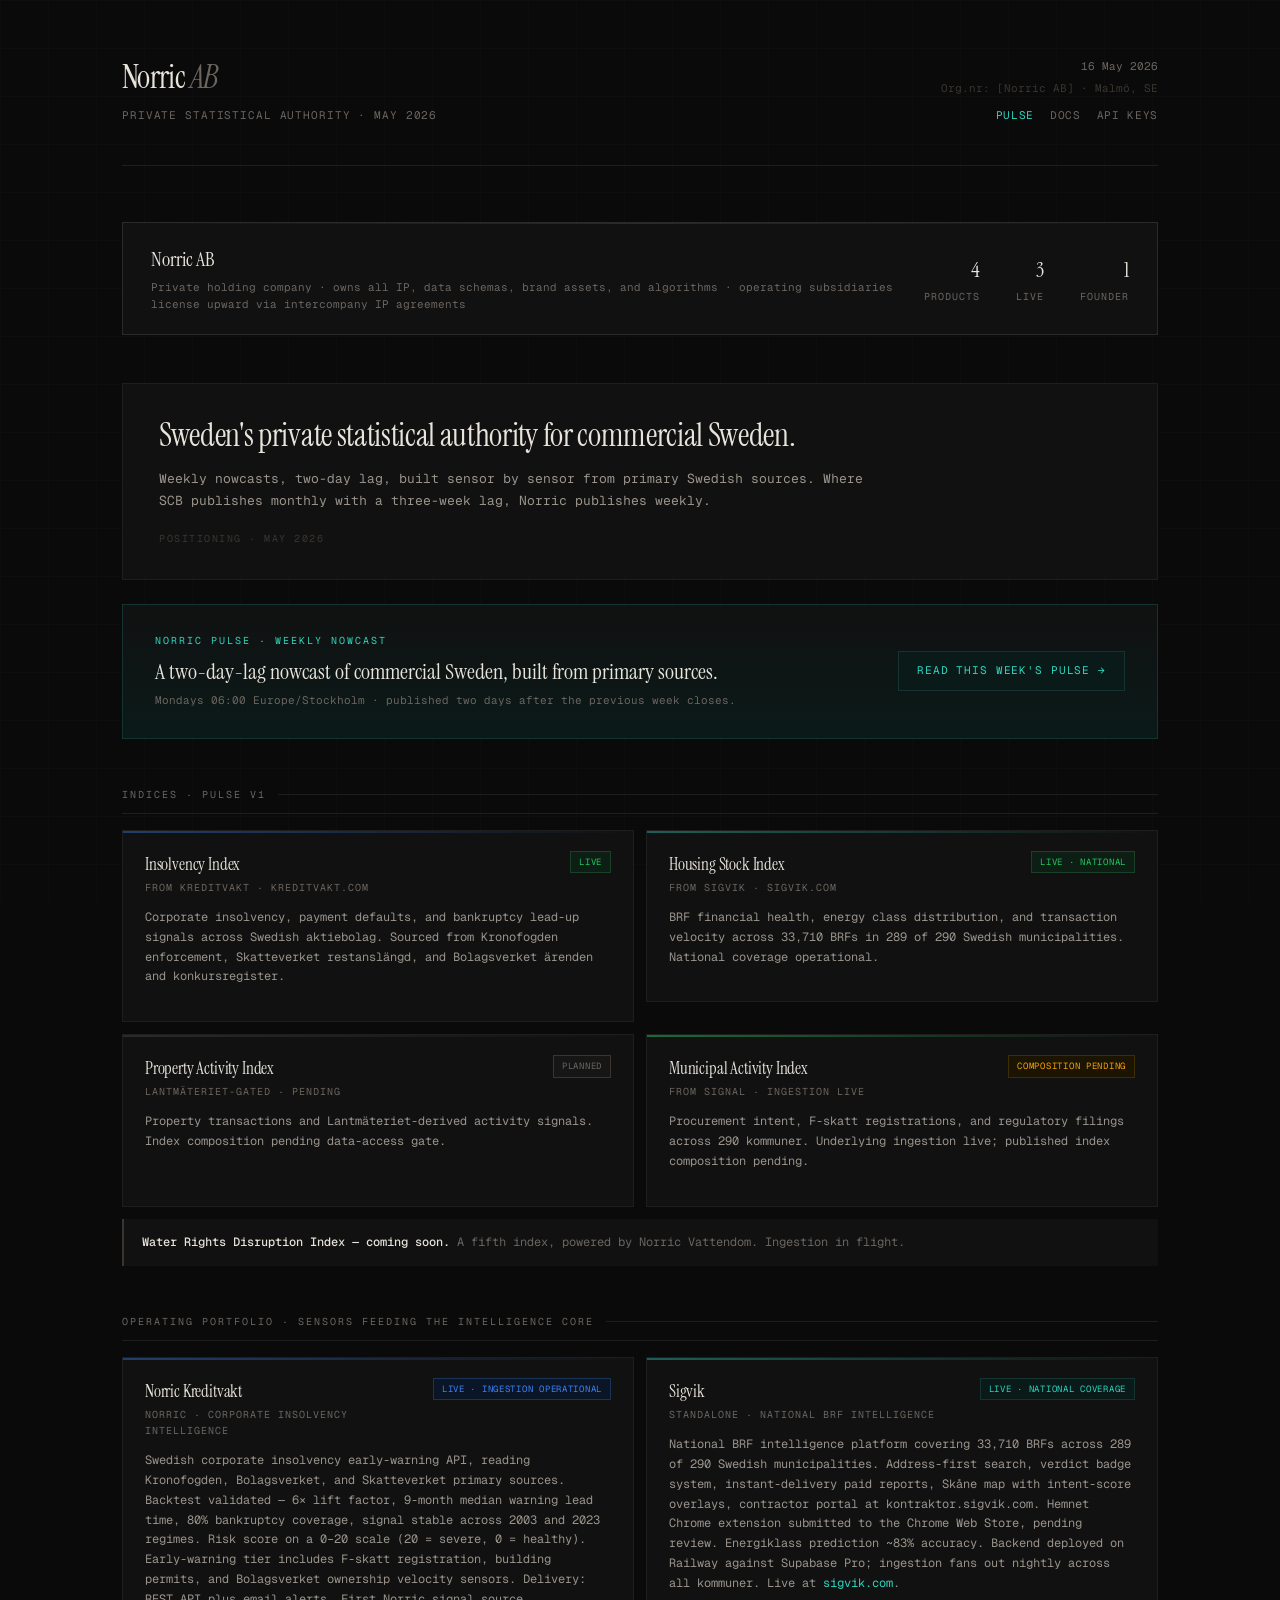
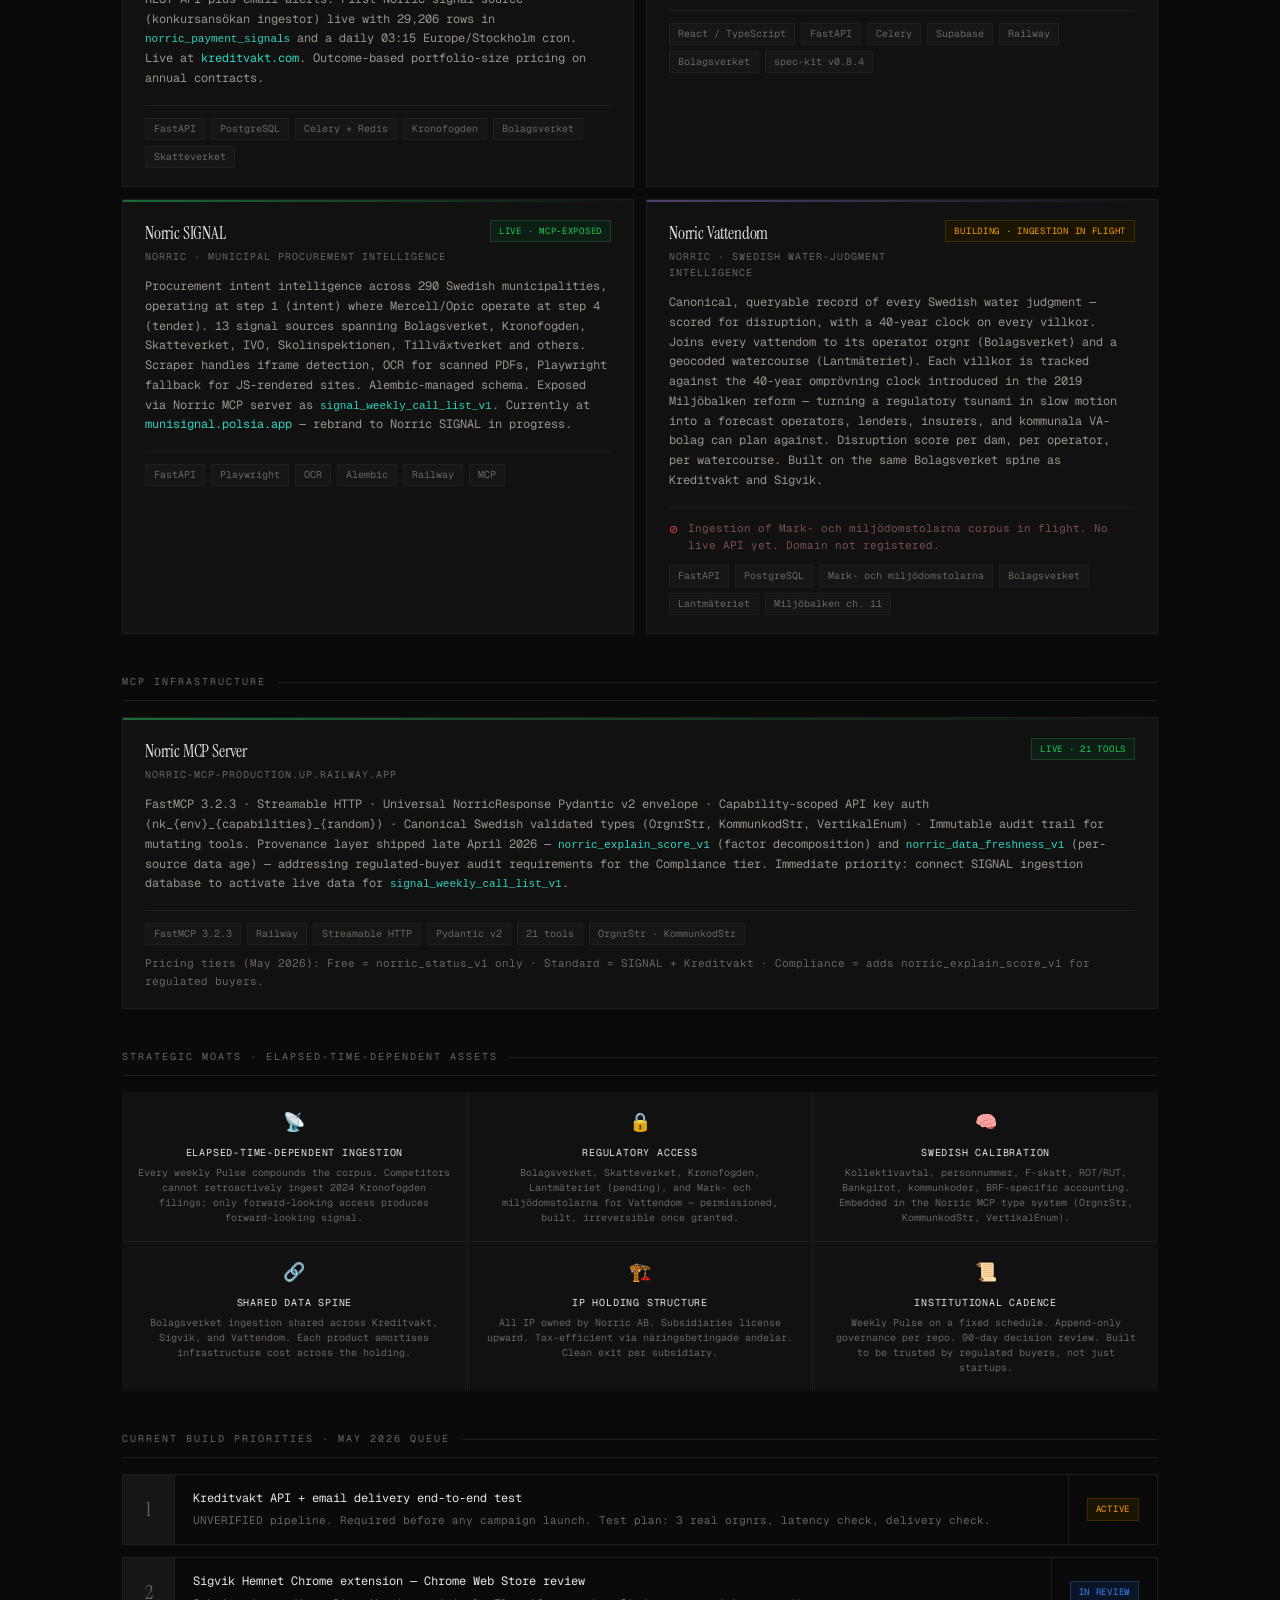
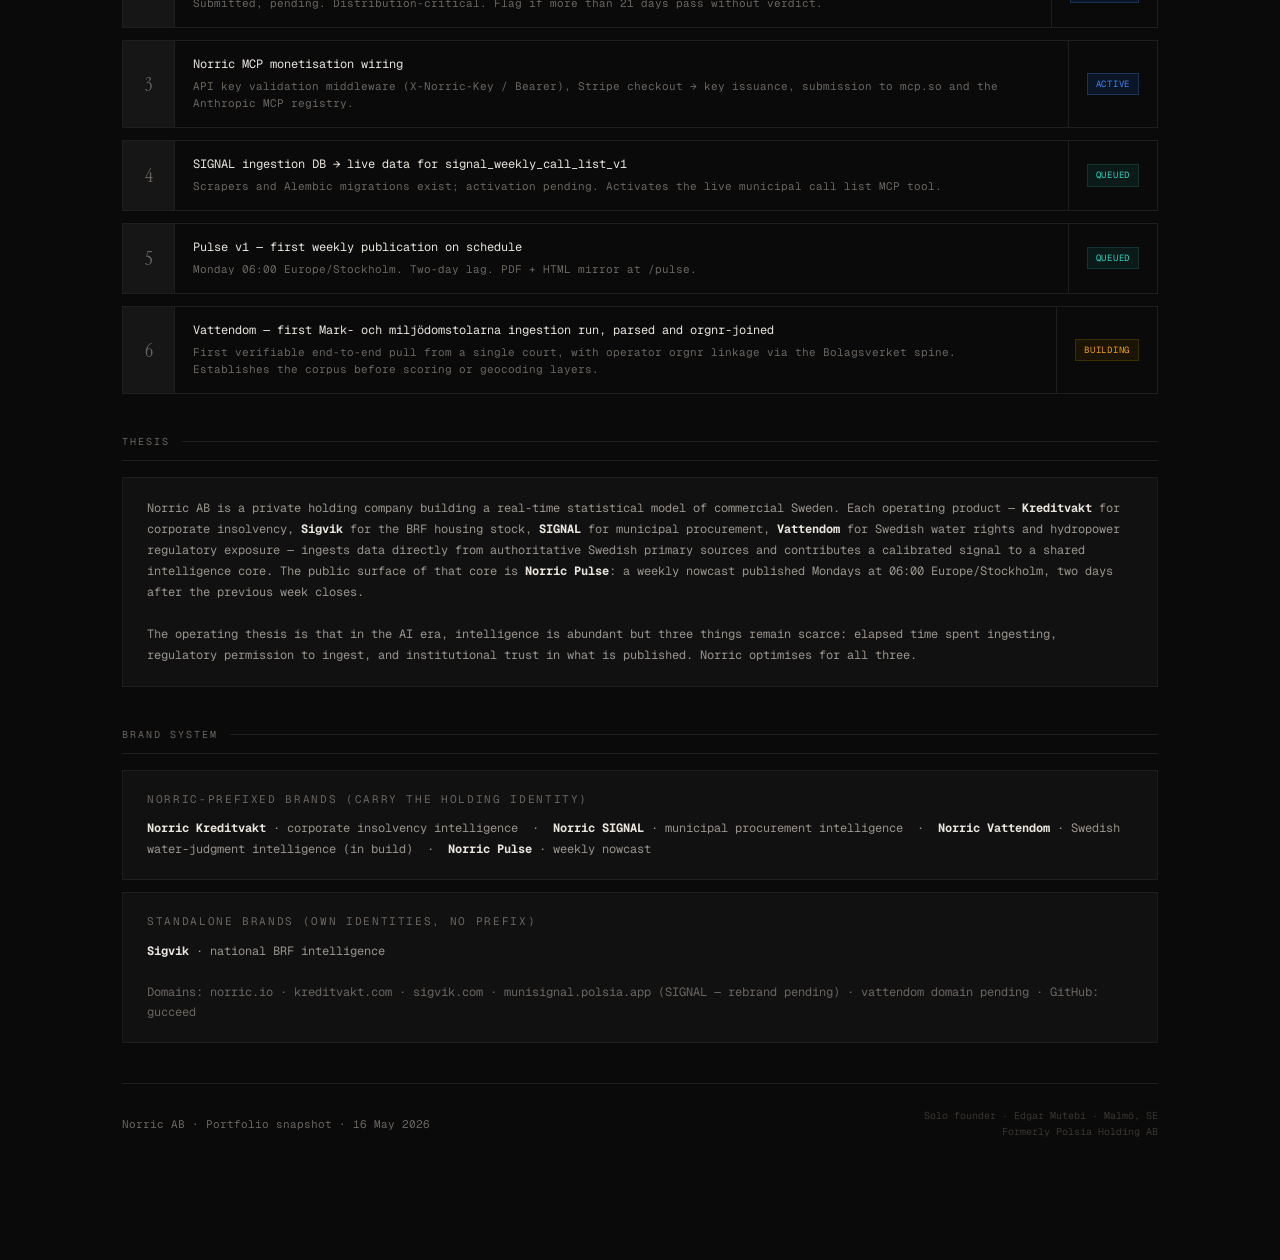
==== commit 1c2e6190: "slop: fix index.html — 'Unlocks' → 'Activates' in priority #4 Co-Authored-By: Claude Opus 4.7 (1M co" ====
--- a/index.html
+++ b/index.html
@@ -906,7 +906,7 @@
     <div class="priority-num">4</div>
     <div class="priority-body">
       <div class="priority-title">SIGNAL ingestion DB → live data for signal_weekly_call_list_v1</div>
-      <div class="priority-detail">Scrapers and Alembic migrations exist; activation pending. Unlocks the live municipal call list MCP tool.</div>
+      <div class="priority-detail">Scrapers and Alembic migrations exist; activation pending. Activates the live municipal call list MCP tool.</div>
     </div>
     <div class="priority-badge">
       <span class="status-pill pill-teal">Queued</span>
